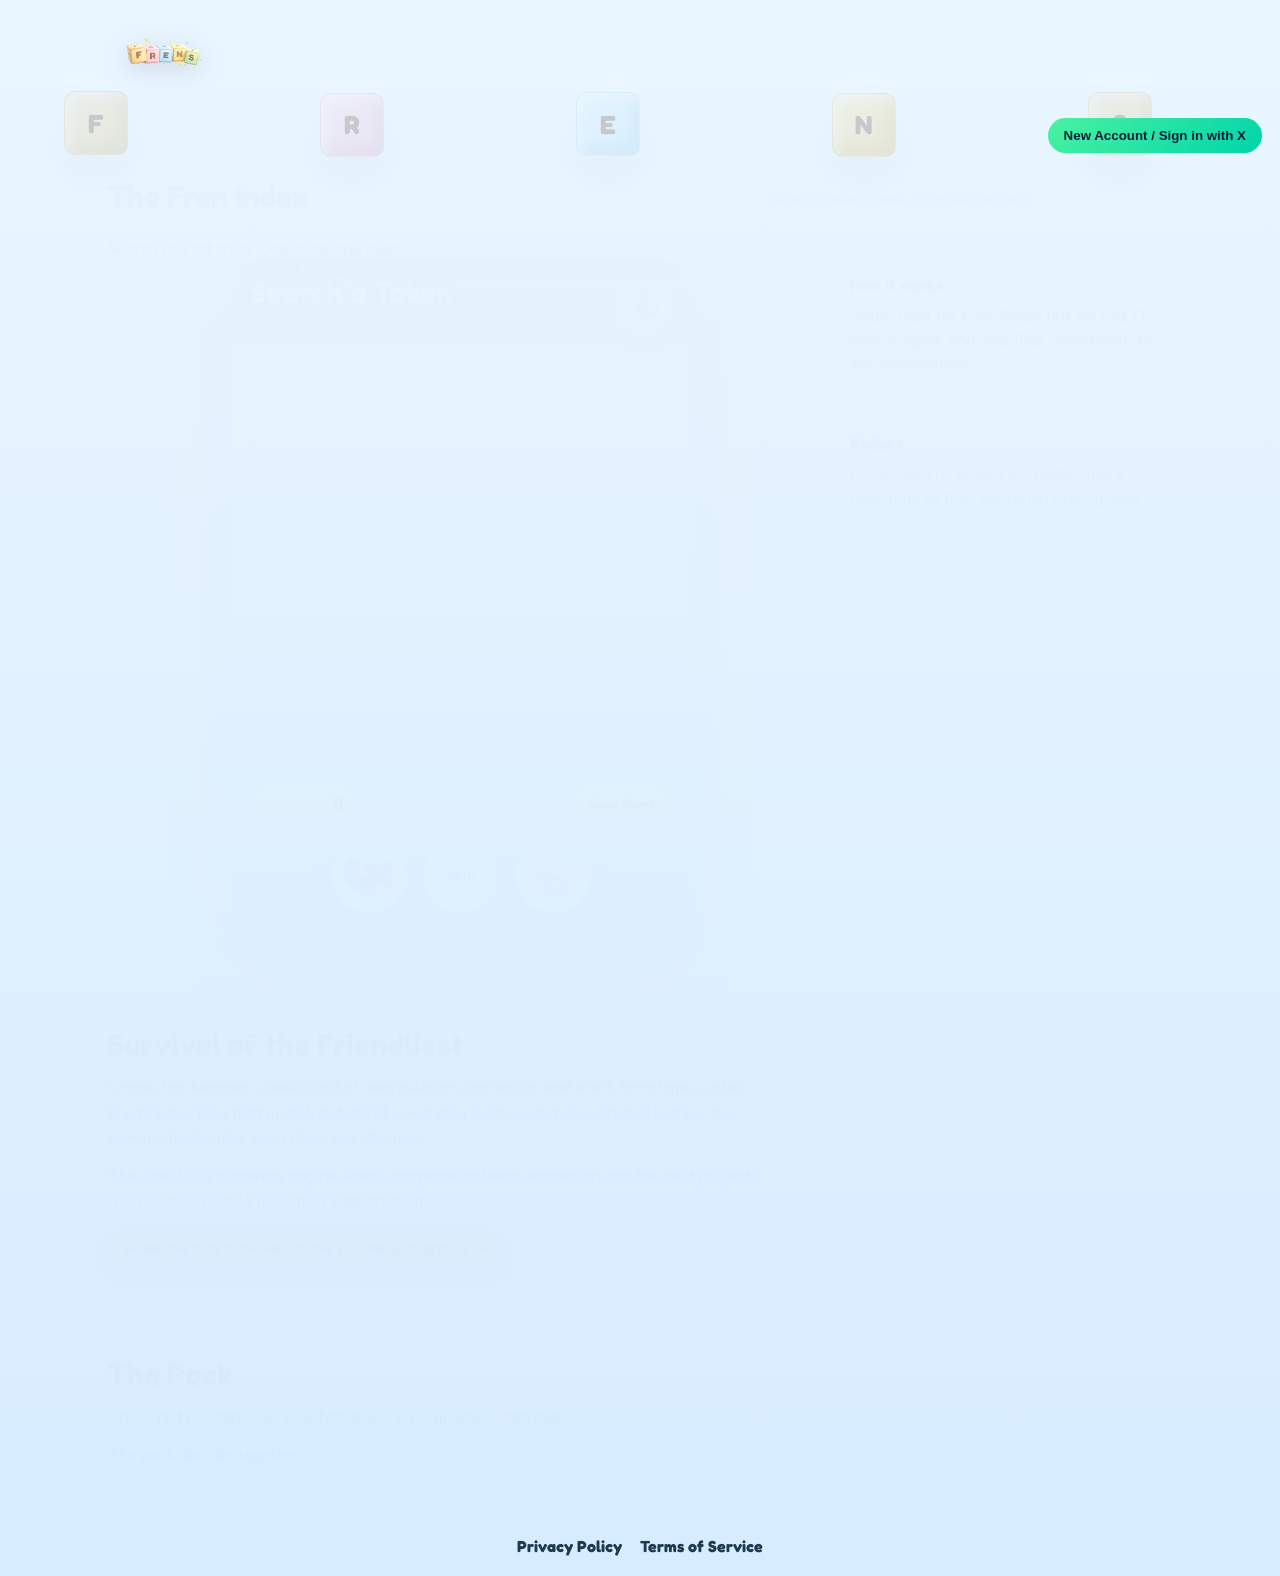
==== index.html @ 2cd3343b "Update index.html" ====
<!doctype html>
<html lang="en">
<head>
  <meta charset="utf-8">
  <meta name="viewport" content="width=device-width, initial-scale=1">
  <title>FRENS</title>
  <meta name="description" content="Survival of the friendliest. Union over division.">
<link href="https://fonts.googleapis.com/css2?family=Fredoka:wght@400;600;700&display=swap" rel="stylesheet">
  <link rel="stylesheet" href="css/styles.css">
<link rel="icon" type="image/png" href="fren-favicon.png">
  <script src="https://cdn.jsdelivr.net/npm/@supabase/supabase-js@2"></script>
</head>

  <body>
  <header class="site_header">
  <div class="container header_row">
    <div class="brand">
      <img src="images/frens-logo.png" alt="FRENS" class="brand_logo">
    </div>
  </div>
</header>

<button id="btn_create_account" class="auth_btn floating_auth_btn" type="button">
  New Account / Sign in with X
</button>

  <main>
    <section class="hero">
<div class="floating_blocks" aria-hidden="true">
  <div class="cube c1"><div class="cube_inner">
    <div class="face front">F</div><div class="face back">F</div>
    <div class="face right">F</div><div class="face left">F</div>
    <div class="face top">F</div><div class="face bottom">F</div>
  </div></div>

  <div class="cube c2"><div class="cube_inner">
    <div class="face front">R</div><div class="face back">R</div>
    <div class="face right">R</div><div class="face left">R</div>
    <div class="face top">R</div><div class="face bottom">R</div>
  </div></div>

  <div class="cube c3"><div class="cube_inner">
    <div class="face front">E</div><div class="face back">E</div>
    <div class="face right">E</div><div class="face left">E</div>
    <div class="face top">E</div><div class="face bottom">E</div>
  </div></div>

  <div class="cube c4"><div class="cube_inner">
    <div class="face front">N</div><div class="face back">N</div>
    <div class="face right">N</div><div class="face left">N</div>
    <div class="face top">N</div><div class="face bottom">N</div>
  </div></div>

  <div class="cube c5"><div class="cube_inner">
    <div class="face front">S</div><div class="face back">S</div>
    <div class="face right">S</div><div class="face left">S</div>
    <div class="face top">S</div><div class="face bottom">S</div>
  </div></div>
</div>
    <div class="container hero_grid"></div>
    </section>

    <section id="fren_index" class="section section_alt">
      <div class="container">
        <div class="section_head_row">
          <h2 class="section_title">The Fren Index</h2>
          <div class="search_wrap">
            <input
  id="search_input"
  class="search_input"
  type="search"
  placeholder="search token name or paste contract"
  autocomplete="off"
  spellcheck="false"
>
          </div>
        </div>
<div id="search_meta" class="search_meta">
  <span id="search_status">Search any token to load it into the index.</span>
</div>
        <div class="deck_wrap tinder_wrap">

  <div class="swipe_stage">

    <div class="swipe_stack swipe_back_two"></div>
    <div class="swipe_stack swipe_back_one"></div>

    <div id="project_card" class="swipe_card">
  <img id="card_image" class="swipe_image" src="" alt="project image">
  <div id="swipe_feedback" class="swipe_feedback"></div>

  <div class="swipe_overlay_top">
    <div class="swipe_project_meta">
      <div class="swipe_name" id="card_name">Search a Token</div>
      <div class="swipe_ticker" id="card_ticker"></div>
    </div>

    <div class="swipe_badge">
      <img id="card_badge_img" src="images/badge-gold.png" alt="project badge">
    </div>
  </div>

  <div class="swipe_overlay_bottom">
    <div class="swipe_bottom_row">
      <div class="swipe_score">
        <span class="swipe_score_label">Pack Score</span>
        <span id="card_score" class="swipe_score_value">0</span>
      </div>

      <a id="btn_chart" class="swipe_chart_btn" href="#" target="_blank" rel="noreferrer">
        view chart
      </a>
    </div>

    <div class="swipe_button_row">
      <button id="btn_rug" class="swipe_action swipe_rug" type="button">
        <img src="images/rug-icon.png" alt="rug">
      </button>
      
<button id="btn_skip" class="swipe_action swipe_skip" type="button">
  skip
</button>
      
      <button id="btn_fren" class="swipe_action swipe_fren" type="button">
        <img src="images/fren-icon.png" alt="fren">
      </button>
    </div>
  </div>

  <button id="card_tap_zone" class="card_tap_zone" type="button" aria-label="open project details"></button>
</div>
  </div>

  <div class="deck_side">
    <div class="panel">
      <div class="panel_title">How it works</div>
      <div class="panel_text">
        Swipe right for fren. Swipe left for rug. Or save a signal and Skip. Tap "view chart" to see more details.
      </div>
    </div>

    <div class="panel">
      <div class="panel_title">Badges</div>
      <div class="panel_text">
        Higher quality actors will matter more over time as the reputation layer grows.
      </div>
    </div>
  </div>

</div>
    </section>
<section class="section">
  <div class="container">

    <h2 class="section_title">Survival of the Friendliest</h2>

    <p class="section_text">
      Crypto has become a battlefield of manipulation, extraction and short-term hype cycles.
      FrenS Index flips that model. Instead of rewarding insiders and coordinated pumps,
      the community decides what deserves attention.
    </p>

    <p class="section_text">
      The result is a discovery engine where cooperation beats extraction and the best projects rise because people genuinely support them.
    </p>

    <div class="article_cta">
  <a href="https://www.notion.so/Survival-of-the-Friendliest-31d9bc5732f5803fae5eee652d76d80b?source=copy_link" target="_blank" rel="noopener">
    Read the full Survival of the Friendliest article →
  </a>
</div>

  </div>
</section>
    <section id="pack" class="section">
      <div class="container">
        <h2 class="section_title">The Pack</h2>
        <p class="section_text">
          Union. Not bondage.
          Service. Not slavery.
          Forgiveness. Not malice.
        </p>
        <p class="section_text">
          The pack decides together.
        </p>
      </div>
    </section>
  </main>

  <footer class="site_footer">

<a href="privacy.html">Privacy Policy</a>
<a href="terms.html">Terms of Service</a>

</footer>
  
  <div id="gate_modal" class="modal hidden" role="dialog" aria-modal="true">
    <div class="modal_backdrop" data_close="true"></div>
    <div class="modal_card">
      <div class="modal_title">Your voice strengthens the pack</div>
      <div class="modal_text">
        Create an account to signal fren or rug.
        No wallet required.
      </div>
      <div class="modal_actions">
        <button class="btn btn_ghost" type="button" data_close="true">continue browsing</button>
      </div>
      <div class="modal_note muted">
        phase 1 ships the experience first. accounts arrive in phase 3.
      </div>
    </div>
  </div>

  <script src="js/app.js"></script>
</body>
</html>
---- css/styles.css ----
:root{

  --bg:#EAF6FF;
  --bg2:#D7ECFF;

  --card:rgba(255,255,255,0.65);

  --ink:#1F3A4D;
  --muted:#5E7B92;

  --good:#6FD3A7;
  --bad:#F28A8A;

  --gold:#F6D36B;

  --line:rgba(31,58,77,0.10);
  --shadow:rgba(0,0,0,0.08);

}
html{scroll-behavior:smooth}
body{
  font-family:'Fredoka', system-ui, sans-serif;
  background:linear-gradient(
180deg,
#EAF6FF,
#D7ECFF
);
  color:var(--ink);
  -webkit-font-smoothing:antialiased;
}

*{box-sizing:border-box}
html,body{margin:0;padding:0}

a{color:inherit;text-decoration:none}
.container{max-width:1100px;margin:0 auto;padding:0 18px}

@media (max-width:520px){
  .nav_link{padding:7px 9px;font-size:13px}
  .brand_tagline{display:none}
}
.brand{display:flex;align-items:center;gap:12px}
.brand_mark{
  width:40px;height:40px;border-radius:12px;
  display:flex;align-items:center;justify-content:center;
  background:rgba(255,255,255,0.08);
  border:1px solid rgba(255,255,255,0.14);
  font-size:18px;
}
.brand_name{
  font-weight:700;
  letter-spacing:0.4px;
  font-size:20px;
}
.brand_tagline{font-size:12px;color:rgba(31,58,77,0.62)}
.panel_text{color:rgba(31,58,77,0.78);line-height:1.5}


.site_header{
  position:sticky;
  top:0;
  z-index:20;

  background:transparent;
  border:none;
  backdrop-filter:none;
}

.header_row{
  display:flex;
  align-items:center;
  justify-content:space-between;
  height:92px;
  position:relative;
}

.brand_logo{
  height:240px;
  width:auto;
  display:block;
  margin-top:20px;
  animation:logoFloat 6s ease-in-out infinite;
  filter:drop-shadow(0 6px 12px rgba(0,0,0,0.12));
}

@media (min-width:900px){
  .header_row{
    justify-content:space-between;
    height:92px;
  }

  .brand_logo{
    height:74px;
  }
}

@keyframes logoFloat{
  0%{ transform:translateY(0px); }
  50%{ transform:translateY(-4px); }
  100%{ transform:translateY(0px); }
}

.nav{display:flex;gap:14px;flex-wrap:wrap}
.nav_link{
  font-size:14px;
  padding:8px 10px;
  border-radius:12px;
  border:1px solid rgba(255,255,255,0.12);
  background:#FFD6E7;
border:none;
color:#27445D;
}
.auth_btn{
  background:linear-gradient(135deg, #4AF2A1, #00D4AA);
  color:#0A1D37;
  font-weight:700;
  padding:10px 16px;
  border-radius:999px;
  border:none;
  cursor:pointer;
  transition:transform 0.15s ease, box-shadow 0.15s ease, opacity 0.15s ease;
  white-space:nowrap;
}
.auth_btn:hover{
  transform:translateY(-1px);
  box-shadow:0 6px 18px rgba(0,212,170,0.25);
}
.floating_auth_btn{
  position:fixed;
  top:118px;
  right:18px;
  z-index:40;
}

@media (max-width:700px){
  .floating_auth_btn{
    top:110px;
    right:14px;
    padding:10px 14px;
    font-size:14px;
    max-width:220px;
  }
}

.hero{
  position:relative;
  overflow:visible;
  min-height:30px;
  padding:0;
}

.hero_grid{
  display:block;
  min-height:0;
}

.hero_title{
  margin:0 0 10px;
  font-size:48px;
  line-height:1.05;
  font-weight:700;
  letter-spacing:0.3px;
}
.hero_subtitle{color:rgba(31,58,77,0.78)}
.hero_note{color:rgba(31,58,77,0.62)}
.section_text{color:rgba(31,58,77,0.78)}

.hero_cta_row{display:flex;gap:12px;flex-wrap:wrap}

.hero_art_card{
  background:rgba(255,255,255,0.06);
  border:1px solid rgba(255,255,255,0.14);
  border-radius:18px;
  padding:18px;
  box-shadow:0 20px 60px rgba(0,0,0,0.20);
}
.hero_art_title{font-weight:800;margin-bottom:8px}
.hero_art_body{color:rgba(243,239,230,0.82);line-height:1.5}

.section{padding:44px 0}
.section_alt{background:rgba(255,255,255,0.04);border-top:1px solid rgba(255,255,255,0.08);border-bottom:1px solid rgba(255,255,255,0.08)}
.section_title{
  margin:0 0 12px;
  font-size:30px;
  font-weight:700;
}
.section_text{
  margin:0 0 12px;
  max-width:74ch;
  color:rgba(31,58,77,0.78);
  line-height:1.6;
}

.section_head_row{
  display:flex;
  align-items:flex-end;
  justify-content:space-between;
  gap:14px;
  flex-wrap:wrap;
  margin-bottom:12px;
}
.section{
  opacity:0.01;
  transform:translateY(8px);
  transition:opacity 400ms ease, transform 400ms ease;
}

.section.in_view{
  opacity:1;
  transform:translateY(0);
}
.search_wrap{
  min-width:260px;
  max-width:420px;
  width:100%;
  display:flex;
  align-items:center;
}

.search_input{
  width:100%;
  height:52px;
  padding:0 16px;
  border-radius:16px;
  border:1px solid rgba(255,255,255,0.16);
  background:rgba(255,255,255,0.78);
  color:var(--muted);
  outline:none;
  font-size:16px;
  line-height:1;
  -webkit-appearance:none;
  appearance:none;
}
.search_input::placeholder{
  color:#4F6B80;
  opacity:1;
}
.deck_wrap{
  display:grid;
  grid-template-columns:1fr 0.55fr;
  gap:18px;
  align-items:start;
}
.tinder_wrap{
  grid-template-columns:1fr 0.48fr;
  align-items:start;
}

.swipe_stage{
  position:relative;
  width:100%;
  max-width:460px;
  margin:0 auto;
  min-height:680px;
}

.swipe_stack{
  position:absolute;
  inset:0;
  border-radius:34px;
  background:rgba(255,255,255,0.45);
  border:1px solid rgba(31,58,77,0.08);
  box-shadow:0 18px 50px rgba(0,0,0,0.06);
}

.swipe_back_one{
  transform:translateY(10px) scale(0.97);
  z-index:0;
}

.swipe_back_two{
  transform:translateY(20px) scale(0.94);
  opacity:0.7;
  z-index:0;
}

.swipe_card{
  position:relative;
  width:100%;
  min-height:680px;
  border-radius:34px;
  overflow:hidden;
  background:rgba(255,255,255,0.55);
  box-shadow:0 24px 70px rgba(0,0,0,0.12);
  border:1px solid rgba(31,58,77,0.08);
  z-index:2;
}

.swipe_image{
  position:absolute;
  inset:0;
  width:100%;
  height:100%;
  object-fit:cover;
  display:block;
  background:linear-gradient(180deg,#f5fbff,#d7ecff);
}

.swipe_card::before{
  content:"";
  position:absolute;
  inset:0;
  background:
    linear-gradient(
      to bottom,
      rgba(255,255,255,0.08) 0%,
      rgba(255,255,255,0.00) 28%,
      rgba(12,28,44,0.00) 52%,
      rgba(12,28,44,0.18) 72%,
      rgba(12,28,44,0.34) 100%
    );
  z-index:1;
}

.swipe_overlay_top{
  position:absolute;
  top:0;
  left:0;
  right:0;
  z-index:3;
  display:flex;
  align-items:flex-start;
  justify-content:space-between;
  gap:12px;
  padding:18px;
  background:linear-gradient(
    to bottom,
    rgba(0,0,0,0.35),
    rgba(0,0,0,0)
  );
  border-radius:34px 34px 0 0;
}

.swipe_project_meta{
  max-width:72%;
}

.swipe_name{
  font-size:30px;
  font-weight:900;
  line-height:1.02;
  color:white;

  text-shadow:
    0 3px 8px rgba(0,0,0,0.65),
    0 0 3px rgba(0,0,0,0.35);
}

.swipe_ticker{
  margin-top:6px;
  font-size:16px;
  font-weight:800;
  color:white;

  text-shadow:
    0 2px 6px rgba(0,0,0,0.65),
    0 0 2px rgba(0,0,0,0.35);
}
.swipe_badge{
  width:58px;
  height:58px;
  border-radius:999px;
  background:rgba(255,255,255,0.78);
  border:1px solid rgba(31,58,77,0.10);
  box-shadow:0 10px 20px rgba(0,0,0,0.08);
  display:flex;
  align-items:center;
  justify-content:center;
  overflow:hidden;
  padding:4px;
  flex:0 0 auto;
}

.swipe_badge img{
  width:105px;
  height:105px;
  object-fit:contain;
  display:block;
}

.swipe_overlay_bottom{
  position:absolute;
  left:0;
  right:0;
  bottom:0;
  z-index:3;
  padding:18px 18px 24px;
}

.swipe_bottom_row{
  display:flex;
  align-items:center;
  justify-content:space-between;
  gap:12px;
  margin-bottom:14px;
}

.swipe_score{
  display:inline-flex;
  align-items:center;
  gap:8px;
  padding:10px 14px;
  border-radius:999px;
  background:rgba(255,255,255,0.82);
  border:1px solid rgba(31,58,77,0.10);
  box-shadow:0 10px 20px rgba(0,0,0,0.06);
}

.swipe_score_label{
  font-size:12px;
  font-weight:900;
  color:rgba(31,58,77,0.62);
}

.swipe_score_value{
  font-size:18px;
  font-weight:950;
  color:#1F3A4D;
}

.swipe_chart_btn{
  display:inline-flex;
  align-items:center;
  justify-content:center;
  padding:11px 16px;
  border-radius:999px;
  background:rgba(255,255,255,0.82);
  border:1px solid rgba(31,58,77,0.12);
  color:#1F3A4D;
  font-size:14px;
  font-weight:900;
  box-shadow:0 10px 20px rgba(0,0,0,0.06);
}

.swipe_button_row{
  display:flex;
  align-items:center;
  justify-content:center;
  gap:18px;
  margin-top:10px;
}

.swipe_action{
  width:74px;
  height:74px;
  border:none;
  border-radius:999px;
  background:rgba(255,255,255,0.86);
  box-shadow:0 14px 28px rgba(0,0,0,0.10);
  display:flex;
  align-items:center;
  justify-content:center;
  cursor:pointer;
}

.swipe_action img{
  width:120px;
  height:120px;
  object-fit:contain;
  display:block;
}

.swipe_rug{
  outline:2px solid rgba(242,138,138,0.55);
}

.swipe_fren{
  outline:2px solid rgba(111,211,167,0.55);
}

.swipe_skip{
  outline:2px solid rgba(31,58,77,0.18);
  color:#1F3A4D;
  font-weight:900;
  font-size:14px;
  display:flex;
  align-items:center;
  justify-content:center;
}
.card_tap_zone{
  position:absolute;
  inset:0;
  z-index:2;
  border:none;
  background:transparent;
  cursor:pointer;
}

.swipe_action,
.swipe_chart_btn{
  position:relative;
  z-index:4;
}

.swipe_action:active,
.swipe_chart_btn:active{
  transform:scale(0.98);
}

@media (max-width:900px){
  .tinder_wrap{
    grid-template-columns:1fr;
  }

  .swipe_stage{
    max-width:100%;
    min-height:620px;
  }

  .swipe_card{
    min-height:620px;
  }

  .deck_side{
    margin-top:12px;
  }
}

@media (max-width:520px){
  .swipe_stage{
    min-height:560px;
  }

  .swipe_card{
    min-height:560px;
    border-radius:28px;
  }

  .swipe_name{
    font-size:26px;
  }

  .swipe_action{
    width:68px;
    height:68px;
  }

  .swipe_action img{
    width:105px;
    height:105px;
  }
}
.swipe_card .card_top,
.swipe_card .card_desc,
.swipe_card .card_bottom,
.swipe_card .card_footer,
.swipe_card .card_actions_row,
.swipe_card .card_corner{
  display:none;
}
.card{
  background:var(--card);
  color:var(--ink);
  border-radius:22px;
  padding:18px;
  border:1px solid var(--line);
  box-shadow:0 18px 60px var(--shadow);
}

.card_top{display:flex;gap:12px;align-items:center}
.card_logo{
  width:56px;height:56px;border-radius:16px;
  display:flex;align-items:center;justify-content:center;
  background:rgba(15,42,68,0.08);
  border:1px solid rgba(15,42,68,0.12);
  font-weight:900;
  color:var(--bg);
}

.card_name{font-weight:900;font-size:18px}
.card_ticker{color:rgba(11,18,32,0.62);font-size:13px;margin-top:2px}

.card_desc{margin:14px 0 14px;color:rgba(11,18,32,0.78);line-height:1.5;min-height:46px}
.swipe_card.system_card .swipe_badge{
  display:none;
}

.swipe_card.system_card .swipe_chart_btn{
  display:none;
}

.swipe_card.system_card .swipe_score{
  display:none;
}

.swipe_card.system_card .swipe_bottom_row{
  justify-content:center;
  margin-bottom:8px;
}

.swipe_card.system_card .swipe_overlay_top{
  background:none;
}

.swipe_card.system_card .swipe_project_meta{
  max-width:100%;
}

.swipe_card.system_card .swipe_name{
  text-align:center;
  width:100%;
}

.swipe_card.system_card .swipe_ticker{
  text-align:center;
}
.swipe_card.system_card{
  box-shadow:
    0 24px 70px rgba(0,0,0,0.12),
    0 0 0 2px rgba(111,211,167,0.15),
    0 0 40px rgba(111,211,167,0.12);
}
.swipe_card.system_card::before{
  background:
    linear-gradient(
      to bottom,
      rgba(12,28,44,0.10) 0%,
      rgba(12,28,44,0.02) 35%,
      rgba(12,28,44,0.10) 100%
    );
}
.metric{
  flex:1;
  min-width:140px;
  border-radius:999px;
  padding:10px 14px;
  background:rgba(15,42,68,0.06);
  border:1px solid rgba(15,42,68,0.10);
  display:flex;
  align-items:baseline;
  justify-content:space-between;
  gap:10px;
}
.metric_label{font-size:12px;color:rgba(11,18,32,0.55)}
.metric_value{font-size:18px;font-weight:950;margin-top:0}
.card_actions{display:flex;gap:10px;flex-wrap:wrap;margin-top:6px}
.card_footer{margin-top:12px}
.card{
  transition:transform 180ms ease, box-shadow 180ms ease;
}

.card:hover{
  transform:translateY(-3px);
  box-shadow:0 26px 80px rgba(0,0,0,0.22);
}

.card_project{
  position:relative;
}

.card_corner{
  position:absolute;
  top:14px;
  right:14px;
  z-index:2;
}

.badge{
  padding:8px 12px;
  border-radius:999px;
  font-weight:800;
  font-size:12px;
  background:rgba(255,255,255,0.9);
  border:1px solid rgba(31,58,77,0.12);
  color:rgba(31,58,77,0.85);
  box-shadow:0 10px 30px rgba(0,0,0,0.08);
}

.card_actions_row{
  display:flex;
  gap:10px;
  flex-wrap:wrap;
  margin-top:10px;
}

.card_bottom{
  margin-top:12px;
  display:flex;
  align-items:center;
  justify-content:space-between;
  gap:12px;
}

.score_pill{
  display:flex;
  align-items:center;
  gap:10px;
  padding:10px 14px;
  border-radius:999px;
  background:rgba(255,255,255,0.72);
  border:1px solid rgba(31,58,77,0.10);
}

.score_label{
  font-size:12px;
  color:rgba(31,58,77,0.65);
  font-weight:700;
}

.score_value{
  font-size:18px;
  font-weight:950;
  color:rgba(31,58,77,0.90);
}

.chart_btn{
  padding:11px 14px;
}
.panel{
  background:rgba(255,255,255,0.06);
  border:1px solid rgba(255,255,255,0.14);
  border-radius:18px;
  padding:16px;
  margin-bottom:12px;
}
.panel_title{font-weight:900;margin-bottom:8px}
.deck_side{
  display:flex;
  flex-direction:column;
  gap:12px;
}
.btn{
  padding:11px 14px;
  border-radius:18px;
  border:1px solid rgba(0,0,0,0.10);
  background:rgba(255,255,255,0.08);
  color:inherit;
  font-weight:800;
  letter-spacing:0.2px;
  cursor:pointer;
  display:inline-flex;
  align-items:center;
  justify-content:center;
  gap:8px;
}

.btn_primary{
  background:#F6D36B;
color:#27445D;
  color:var(--ink);
  border:1px solid rgba(0,0,0,0.10);
}

.btn_good{
  background:var(--good);
  color:var(--ink);
  border:1px solid rgba(0,0,0,0.10);
}

.btn_bad{
  background:var(--bad);
  color:var(--muted);
  border:1px solid rgba(0,0,0,0.10);
}

.btn_ghost{
  background:transparent;
  border:1px solid rgba(255,255,255,0.16);
  color:var(--muted);
}
.btn{
  transition:transform 120ms ease, filter 120ms ease, background 120ms ease;
}

.btn:active{
  transform:translateY(1px);
}

.btn_good:hover{filter:brightness(1.03)}
.btn_bad:hover{filter:brightness(1.03)}
.btn_primary:hover{filter:brightness(1.03)}
.nav_link:hover{filter:brightness(1.04)}

.muted{color:var(--muted)}
.site_footer{
  padding:20px 0;
  border-top:1px solid rgba(255,255,255,0.08);
  display:flex;
  justify-content:center;
  gap:18px;
  flex-wrap:wrap;
}

.site_footer a{
  color:#1F3A4D;
  font-weight:700;
}

.modal.hidden{display:none}
.modal{
  position:fixed;inset:0;
  display:flex;
  align-items:center;
  justify-content:center;
  z-index:50;
}
.modal_backdrop{
  position:absolute;inset:0;
  background:rgba(0,0,0,0.55);
}
.modal_card{
  position:relative;
  width:min(520px,92vw);
  background:var(--card);
  color:var(--ink);
  border-radius:22px;
  padding:18px;
  border:1px solid var(--line);
  box-shadow:0 24px 80px rgba(0,0,0,0.30);
}
.modal_title{font-weight:950;font-size:18px;margin-bottom:8px}
.modal_text{color:rgba(11,18,32,0.76);line-height:1.5}
.modal_actions{display:flex;gap:10px;flex-wrap:wrap;margin-top:14px}
.modal_note{margin-top:10px}

@media (max-width:900px){
  .hero_grid{grid-template-columns:1fr}
  .deck_wrap{grid-template-columns:1fr}
  .hero_title{font-size:36px}
}

.cube{
  position:absolute;
  width:64px;
  height:64px;
  border-radius:10px;

  display:flex;
  align-items:center;
  justify-content:center;

  font-family:'Fredoka', sans-serif;
  font-size:28px;
  font-weight:700;

  color:#5B3A1A;

  animation:cubeFloat 7s ease-in-out infinite;

  opacity:0.22;
  pointer-events:none;
  z-index:0;

  box-shadow:
    inset -6px -6px 10px rgba(0,0,0,0.08),
    inset 6px 6px 10px rgba(255,255,255,0.45),
    0 20px 40px rgba(0,0,0,0.10);
}

.c1{left:5%; top:-2%; animation-delay:0s}
.c2{left:25%; top:2%; animation-delay:0.6s}
.c3{left:45%; top:0%; animation-delay:1.1s}
.c4{left:65%; top:2%; animation-delay:1.6s}
.c5{left:85%; top:-1%; animation-delay:2.1s}
.c1{background:linear-gradient(145deg,#F5E2B8,#E8C98E)}
.c2{background:linear-gradient(145deg,#F7D6E6,#E9AFCB)}
.c3{background:linear-gradient(145deg,#D9F0FF,#A7D9F7)}
.c4{background:linear-gradient(145deg,#F6D36B,#E3BA4F)}
.c5{background:linear-gradient(145deg,#F5E2B8,#E8C98E)}
.c1{--faceA:#F2D59A;--faceB:#DDB56F}
.c2{--faceA:#FFD1E6;--faceB:#F0A7CA}
.c3{--faceA:#D7F0FF;--faceB:#9DD6FF}
.c4{--faceA:#FFE39A;--faceB:#E9B84F}
.c5{--faceA:#F2D59A;--faceB:#DDB56F}
.cube span{
  text-shadow:
    1px 1px 0 rgba(255,255,255,0.3),
    -1px -1px 0 rgba(0,0,0,0.08);
}
.floating_blocks{
  position:absolute;
  inset:0;
  pointer-events:none;
  overflow:visible;
  z-index:3;
}

.hero > .container{
  position:relative;
  z-index:1;
}
.cube_inner{
  width:100%;
  height:100%;
  position:relative;
  transform-style:preserve-3d;
  animation:cube_spin 18s linear infinite;
}

.face{
  position:absolute;
  width:64px;
  height:64px;
  display:flex;
  align-items:center;
  justify-content:center;
  border-radius:12px;

  background:linear-gradient(145deg,var(--faceA),var(--faceB));
  color:#4A2D12;

  font-weight:900;
  font-size:26px;

  border:1px solid rgba(31,58,77,0.10);

  box-shadow:
    inset 6px 6px 10px rgba(255,255,255,0.45),
    inset -8px -10px 14px rgba(0,0,0,0.10);
}
.face{
  text-shadow:
    1px 1px 0 rgba(255,255,255,0.25),
    -1px -1px 0 rgba(0,0,0,0.10);
}
.face.front{transform:translateZ(32px)}
.face.back{transform:rotateY(180deg) translateZ(32px)}
.face.right{transform:rotateY(90deg) translateZ(32px)}
.face.left{transform:rotateY(-90deg) translateZ(32px)}
.face.top{transform:rotateX(90deg) translateZ(32px)}
.face.bottom{transform:rotateX(-90deg) translateZ(32px)}

@keyframes cube_spin{
  0%{transform:rotateX(0deg) rotateY(0deg)}
  100%{transform:rotateX(360deg) rotateY(360deg)}
}

@keyframes cubeFloat{

  0%{
    transform:translateY(0px) rotate(0deg);
  }

  50%{
    transform:translateY(-15px) rotate(6deg);
  }

  100%{
    transform:translateY(0px) rotate(0deg);
  }

}

.c1 .cube_inner{animation-duration:20s}
.c2 .cube_inner{animation-duration:18s}
.c3 .cube_inner{animation-duration:22s}
.c4 .cube_inner{animation-duration:24s}
.c5 .cube_inner{animation-duration:19s}

/* pastel override lock */

body{
  background:linear-gradient(180deg,#EAF6FF,#D7ECFF) !important;
  color:#1F3A4D !important;
}

.site_header{
  background:transparent !important;
  border:none !important;
  backdrop-filter:none !important;
}

.brand_name,
.section_title,
.hero_title{
  color:#1F3A4D !important;
}

.hero_subtitle,
.hero_note,
.section_text,
.panel_text,
.muted{
  color:rgba(31,58,77,0.78) !important;
}

.nav_link{
  background:#FFD6E7 !important;
  color:#1F3A4D !important;
  border:none !important;
}

.section_alt{
  background:rgba(255,255,255,0.35) !important;
  border:none !important;
  margin-top:-66px;
  padding-top:110px;
}

.card{
  background:rgba(255,255,255,0.72) !important;
  color:#1F3A4D !important;
  border:none !important;
  box-shadow:0 24px 70px rgba(0,0,0,0.10) !important;
}

.card_ticker,
.card_desc{
  color:rgba(31,58,77,0.78) !important;
}

.metric{
  background:rgba(255,255,255,0.65) !important;
  border:1px solid rgba(31,58,77,0.10) !important;
}

.metric_label{
  color:rgba(31,58,77,0.62) !important;
}

.metric_value{
  color:#1F3A4D !important;
}

.btn_primary{
  background:#F6D36B !important;
  color:#1F3A4D !important;
  border:none !important;
}

.btn_good{
  background:#6FD3A7 !important;
  color:#1F3A4D !important;
  border:none !important;
}

.btn_bad{
  background:#F28A8A !important;
  color:#1F3A4D !important;
  border:none !important;
}

.btn_ghost{
  border:1px solid rgba(31,58,77,0.18) !important;
  color:#1F3A4D !important;
}
.nav{display:none}


.brand_logo{
  animation:logoFloat 6s ease-in-out infinite;
}

@keyframes logoFloat{

  0%{ transform:translateY(0px); }
  50%{ transform:translateY(-4px); }
  100%{ transform:translateY(0px); }

}

.article_cta{
  margin-top:14px;
}

.article_cta a{
  display:inline-block;
  padding:10px 16px;
  border-radius:999px;
  background:#F6D36B;
  color:#1F3A4D;
  font-weight:900;
  text-decoration:none;
  box-shadow:0 8px 18px rgba(0,0,0,0.08);
}

.article_cta a:hover{
  transform:translateY(-1px);
  box-shadow:0 10px 22px rgba(0,0,0,0.12);
}
.card_loading{
height:200px;
background:linear-gradient(
90deg,
#ffffff40,
#ffffff80,
#ffffff40
);
animation:shimmer 1.2s infinite;
}

.account_dock{
  position:fixed;
  left:50%;
  bottom:18px;
  transform:translateX(-50%);
  width:min(760px, calc(100vw - 24px));
  z-index:60;
  transition:opacity 0.2s ease, transform 0.2s ease;
}

.account_dock.is_hidden{
  opacity:0;
  pointer-events:none;
  transform:translateX(-50%) translateY(16px);
}

.account_dock_inner{
  display:flex;
  align-items:center;
  justify-content:space-between;
  gap:14px;
  padding:12px 14px;
  border-radius:22px;
  background:rgba(255,255,255,0.88);
  border:1px solid rgba(31,58,77,0.10);
  box-shadow:0 18px 45px rgba(0,0,0,0.12);
  backdrop-filter:blur(10px);
}

.account_identity{
  display:flex;
  align-items:center;
  gap:12px;
  min-width:0;
}

.account_avatar{
  width:46px;
  height:46px;
  border-radius:999px;
  object-fit:cover;
  display:block;
  border:1px solid rgba(31,58,77,0.10);
  background:#EAF6FF;
  flex:0 0 auto;
}

.account_meta{
  min-width:0;
}

.account_username{
  font-size:15px;
  font-weight:900;
  color:#1F3A4D;
  line-height:1.1;
  white-space:nowrap;
  overflow:hidden;
  text-overflow:ellipsis;
}

.account_stats{
  margin-top:4px;
  font-size:12px;
  font-weight:700;
  color:rgba(31,58,77,0.68);
  white-space:nowrap;
  overflow:hidden;
  text-overflow:ellipsis;
}

.account_signout{
  flex:0 0 auto;
  border:none;
  border-radius:999px;
  padding:10px 14px;
  background:rgba(31,58,77,0.08);
  color:#1F3A4D;
  font-weight:900;
  cursor:pointer;
  transition:transform 0.15s ease, box-shadow 0.15s ease, background 0.15s ease;
}

.account_signout:hover{
  transform:translateY(-1px);
  background:rgba(31,58,77,0.12);
  box-shadow:0 8px 18px rgba(0,0,0,0.08);
}

@media (max-width:640px){
  .account_dock{
    bottom:12px;
    width:calc(100vw - 16px);
  }

  .account_dock_inner{
    padding:10px 12px;
    gap:10px;
  }

  .account_avatar{
    width:40px;
    height:40px;
  }

  .account_username{
    font-size:14px;
  }

  .account_stats{
    font-size:11px;
  }

  .account_signout{
    padding:9px 12px;
    font-size:12px;
  }
}
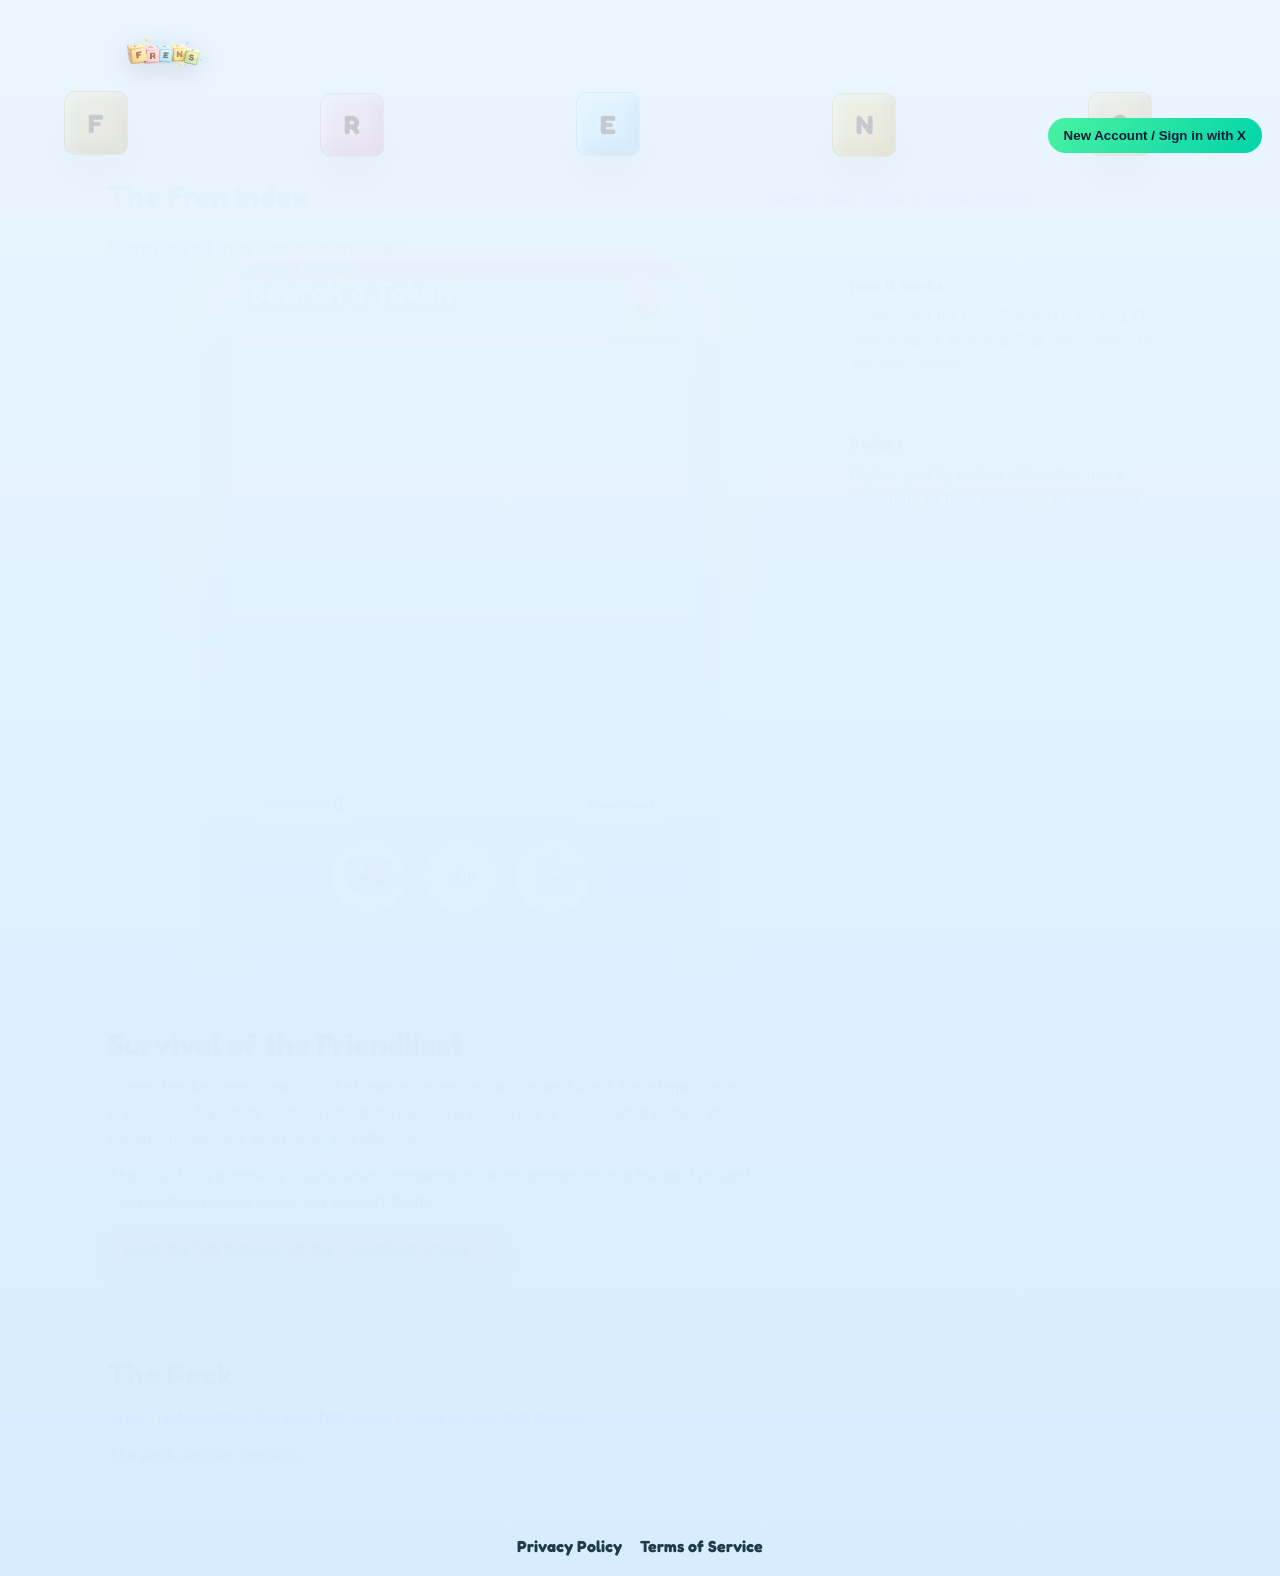
==== commit 98bb772c: "Update index.html" ====
--- a/index.html
+++ b/index.html
@@ -156,7 +156,7 @@
 
     <p class="section_text">
       Crypto has become a battlefield of manipulation, extraction and short-term hype cycles.
-      FrenS Index flips that model. Instead of rewarding insiders and coordinated pumps,
+      Frens Index flips that model. Instead of rewarding insiders and coordinated pumps,
       the community decides what deserves attention.
     </p>
 
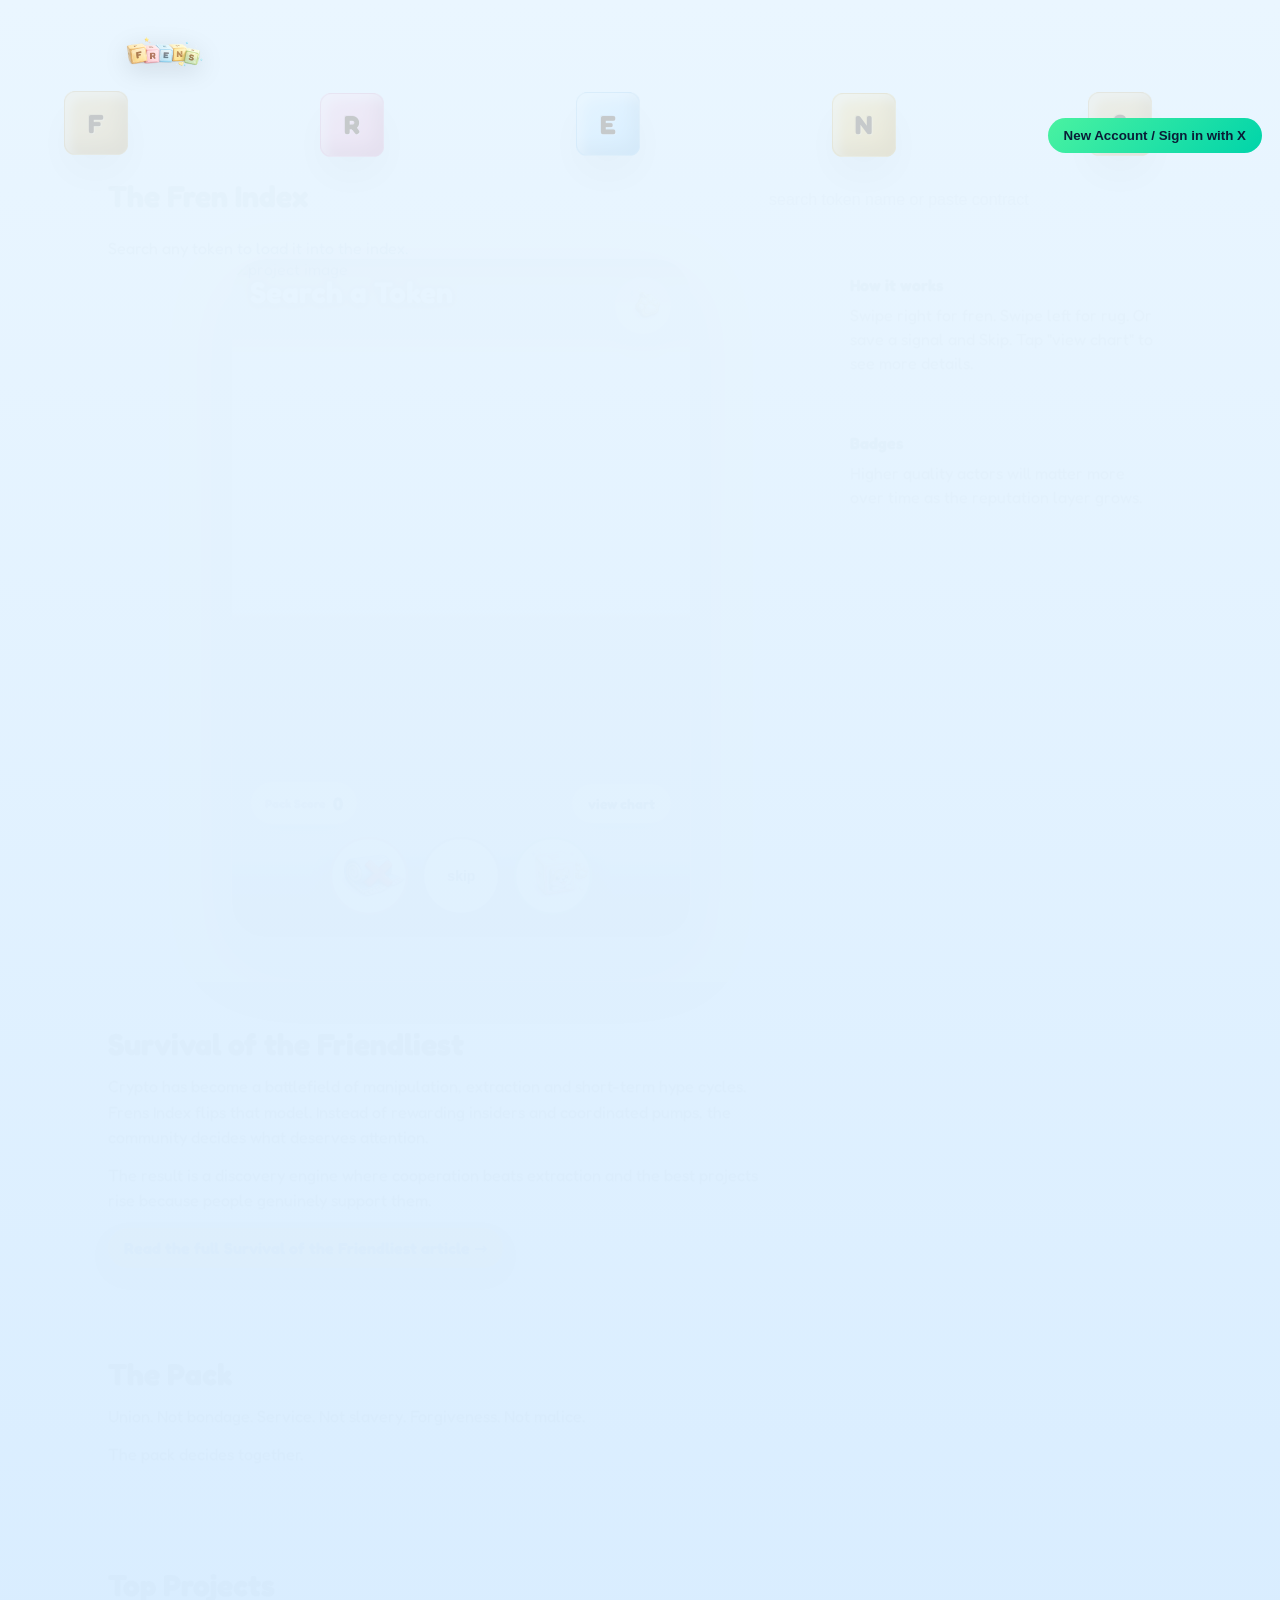
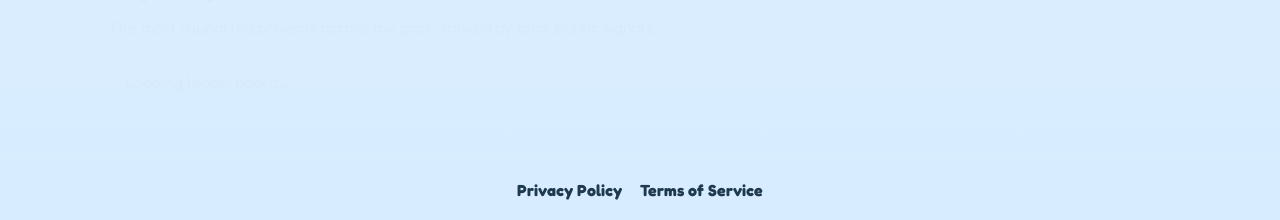
==== commit 64a4196d: "Update index.html" ====
--- a/index.html
+++ b/index.html
@@ -185,6 +185,20 @@
         </p>
       </div>
     </section>
+    
+    <section id="leaderboard" class="section">
+  <div class="container">
+    <h2 class="section_title">Top Projects</h2>
+    <p class="section_text">
+      The most supported projects across the pack, ranked by total public signals.
+    </p>
+
+    <div class="panel">
+      <div id="leaderboard_status" class="panel_text">Loading leaderboard...</div>
+      <div id="leaderboard_list" class="leaderboard_list"></div>
+    </div>
+  </div>
+</section>
   </main>
 
   <footer class="site_footer">
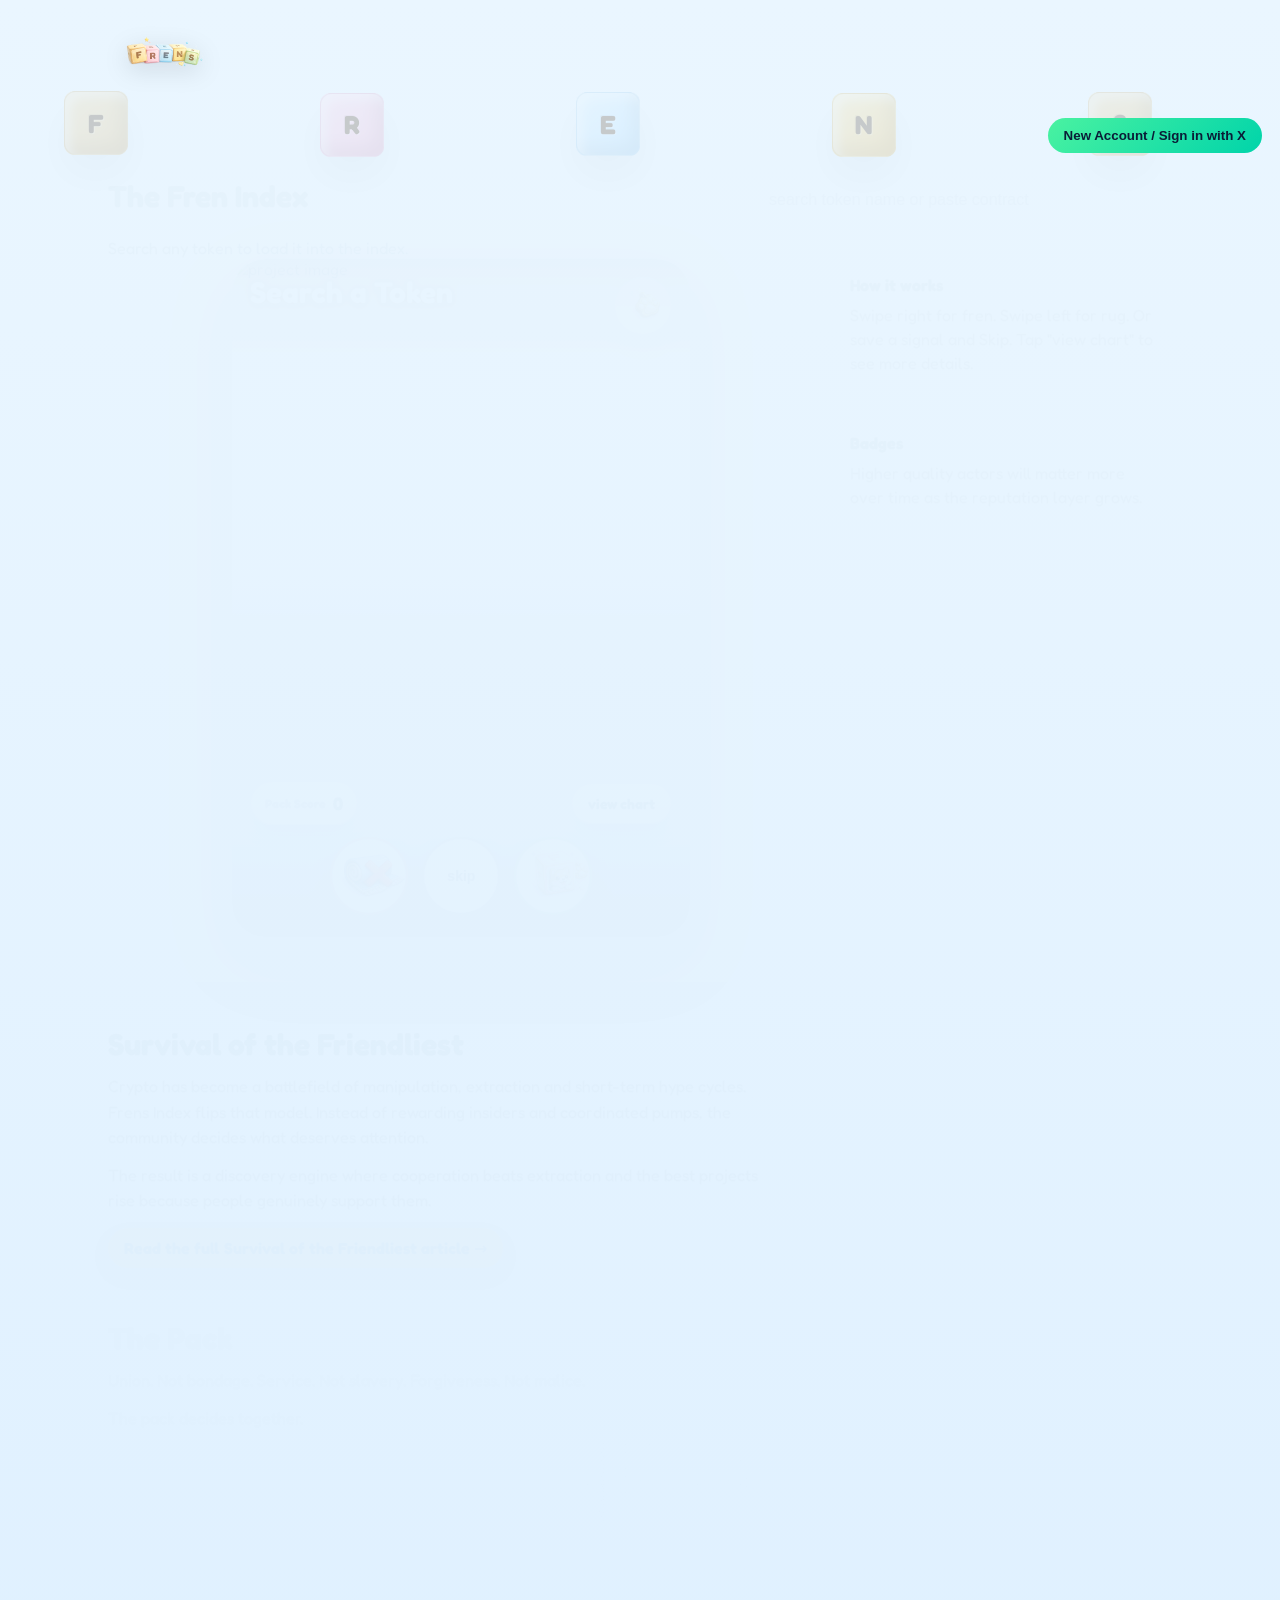
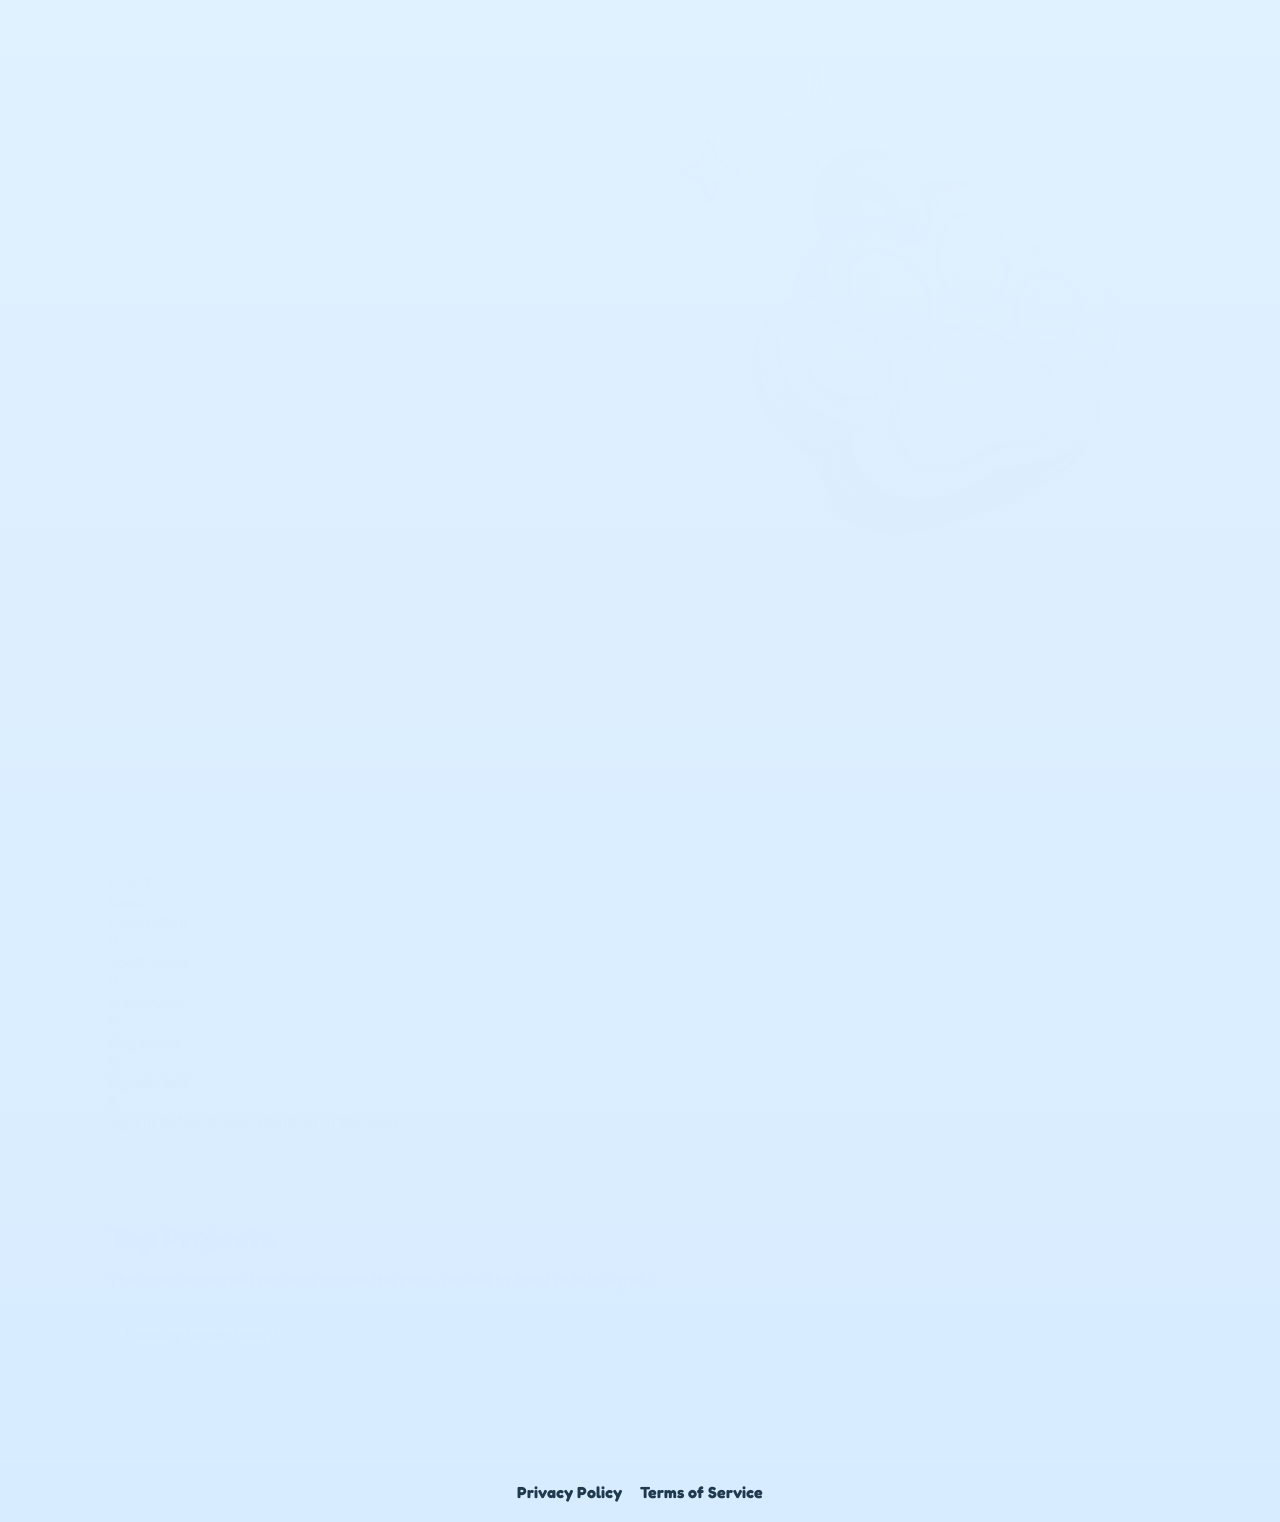
==== commit c964766f: "Update index.html" ====
--- a/index.html
+++ b/index.html
@@ -171,20 +171,62 @@
 </div>
 
   </div>
+<section id="pack" class="section">
+  <div class="container">
+    <h2 class="section_title">The Pack</h2>
+    <p class="section_text">
+      Union. Not bondage.
+      Service. Not slavery.
+      Forgiveness. Not malice.
+    </p>
+    <p class="section_text">
+      The pack decides together.
+    </p>
+
+    <div id="profile_panel" class="profile_panel">
+      <div class="profile_panel_header">
+        <div class="profile_identity">
+          <img id="profile_avatar" class="profile_avatar" src="images/badge-gold.png" alt="profile avatar">
+          <div class="profile_identity_text">
+            <div id="profile_username" class="profile_username">Guest</div>
+            <div id="profile_badge" class="profile_badge">Seed</div>
+          </div>
+        </div>
+
+        <div class="profile_rep_wrap">
+          <div class="profile_stat_label">Reputation</div>
+          <div id="profile_rep" class="profile_rep_value">0</div>
+        </div>
+      </div>
+
+      <div class="profile_stats_grid">
+        <div class="profile_stat_card">
+          <div class="profile_stat_label">Total votes</div>
+          <div id="profile_total_votes" class="profile_stat_value">0</div>
+        </div>
+
+        <div class="profile_stat_card">
+          <div class="profile_stat_label">Fren votes</div>
+          <div id="profile_fren_votes" class="profile_stat_value">0</div>
+        </div>
+
+        <div class="profile_stat_card">
+          <div class="profile_stat_label">Rug votes</div>
+          <div id="profile_rug_votes" class="profile_stat_value">0</div>
+        </div>
+
+        <div class="profile_stat_card">
+          <div class="profile_stat_label">Signals left</div>
+          <div id="profile_signals_left" class="profile_stat_value">8</div>
+        </div>
+      </div>
+
+      <div id="profile_status" class="profile_status muted">
+        Sign in to build your standing in the pack.
+      </div>
+    </div>
+  </div>
 </section>
-    <section id="pack" class="section">
-      <div class="container">
-        <h2 class="section_title">The Pack</h2>
-        <p class="section_text">
-          Union. Not bondage.
-          Service. Not slavery.
-          Forgiveness. Not malice.
-        </p>
-        <p class="section_text">
-          The pack decides together.
-        </p>
-      </div>
-    </section>
     
     <section id="leaderboard" class="section">
   <div class="container">
--- a/css/styles.css
+++ b/css/styles.css
@@ -1197,3 +1197,49 @@
     font-size:12px;
   }
 }
+.leaderboard_list{
+  display:flex;
+  flex-direction:column;
+  gap:12px;
+  margin-top:14px;
+}
+
+.leaderboard_row{
+  display:grid;
+  grid-template-columns:72px 1fr 110px 90px;
+  gap:12px;
+  align-items:center;
+  padding:14px 16px;
+  border-radius:18px;
+  background:rgba(255,255,255,0.72);
+  box-shadow:0 10px 24px rgba(0,0,0,0.06);
+}
+
+.leaderboard_rank{
+  font-weight:900;
+  color:#1F3A4D;
+}
+
+.leaderboard_name{
+  font-weight:900;
+  color:#1F3A4D;
+}
+
+.leaderboard_votes,
+.leaderboard_score{
+  font-weight:800;
+  color:rgba(31,58,77,0.78);
+  text-align:right;
+}
+
+@media (max-width:700px){
+  .leaderboard_row{
+    grid-template-columns:56px 1fr;
+    gap:8px;
+  }
+
+  .leaderboard_votes,
+  .leaderboard_score{
+    text-align:left;
+  }
+}
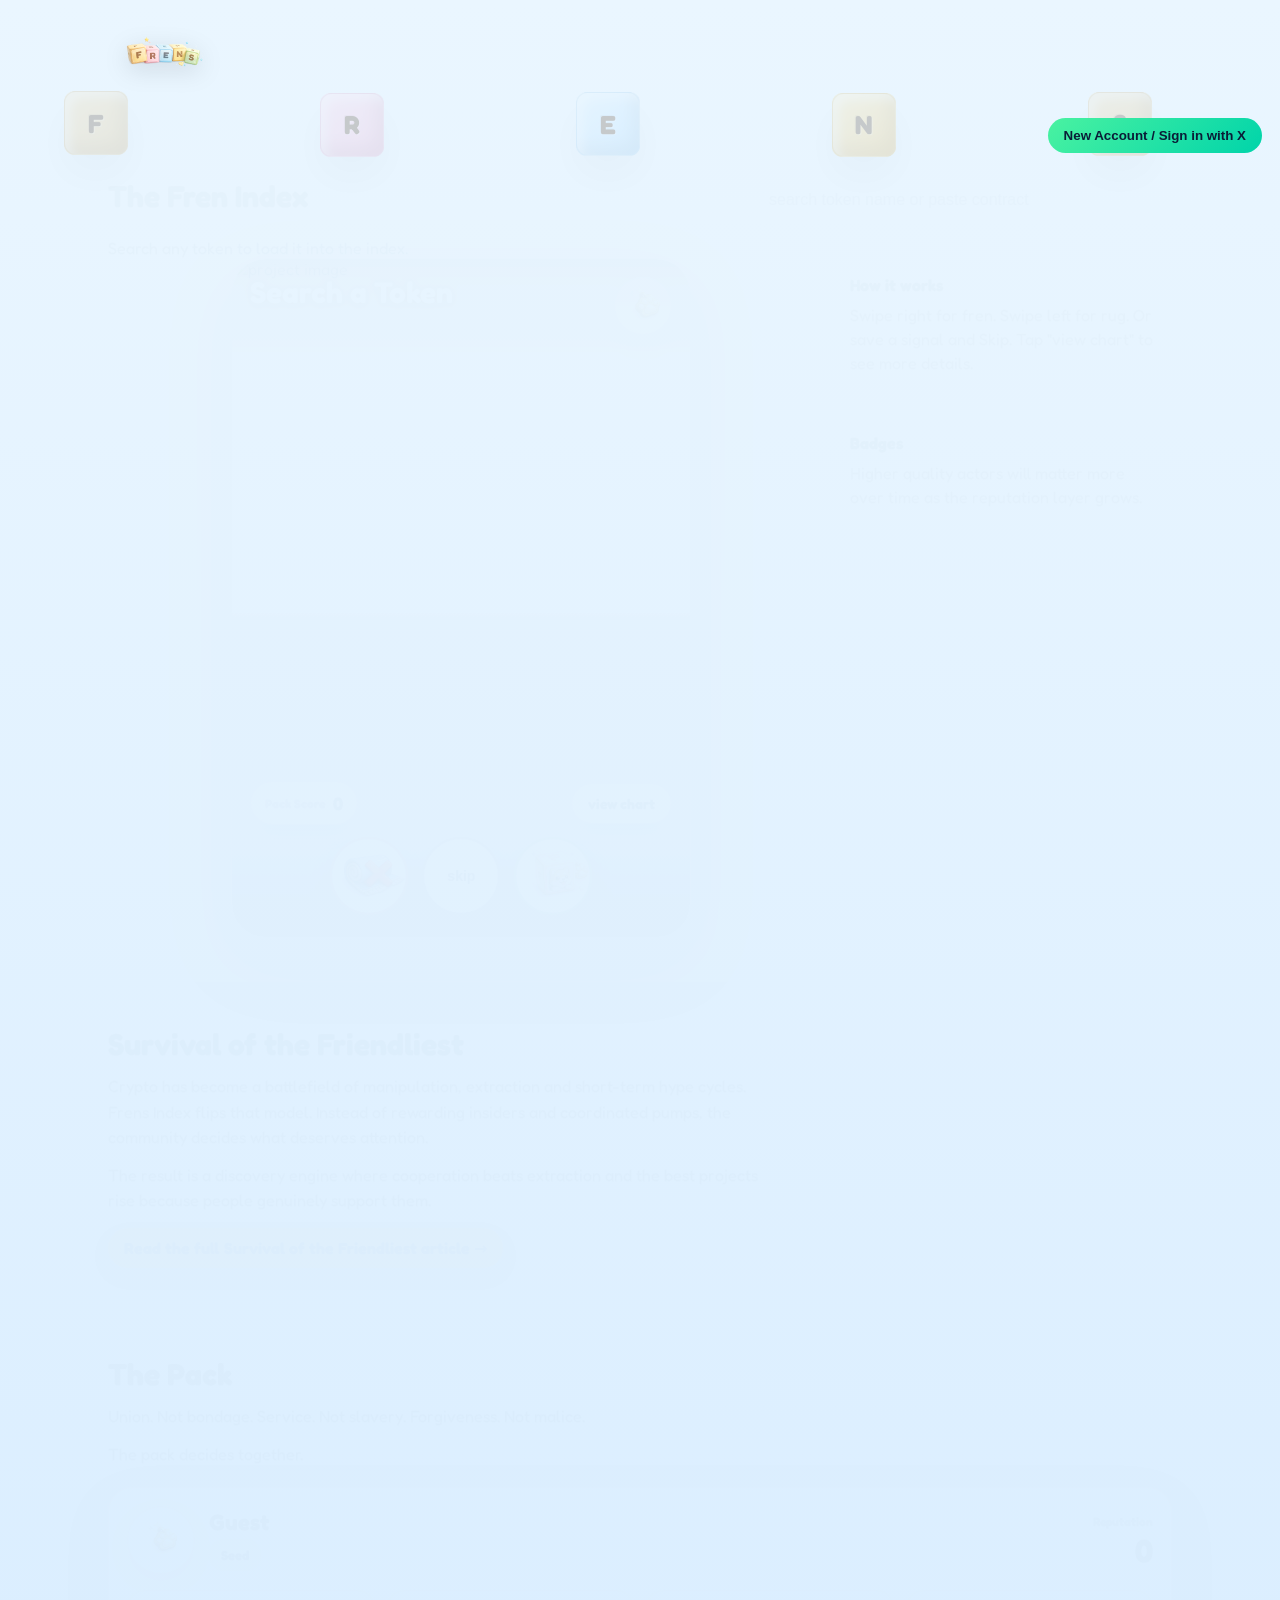
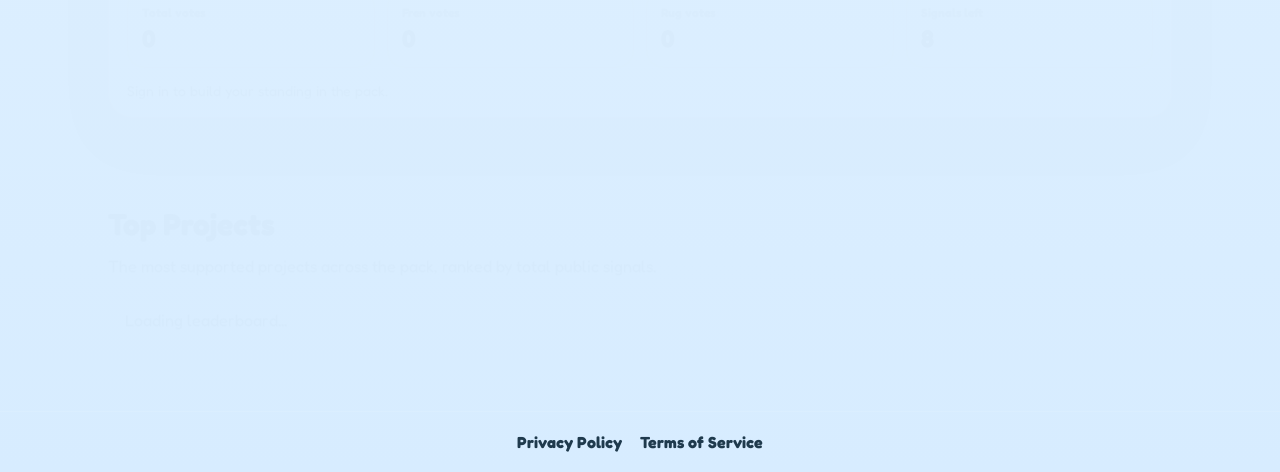
==== commit 2ecb41db: "Update index.html" ====
--- a/index.html
+++ b/index.html
@@ -170,7 +170,9 @@
   </a>
 </div>
 
-  </div>
+   </div>
+</section>
+
 <section id="pack" class="section">
   <div class="container">
     <h2 class="section_title">The Pack</h2>
--- a/css/styles.css
+++ b/css/styles.css
@@ -1243,3 +1243,125 @@
     text-align:left;
   }
 }
+.profile_panel{
+  margin-top:20px;
+  background:rgba(255,255,255,0.55);
+  border-radius:24px;
+  padding:18px;
+  box-shadow:0 18px 50px rgba(0,0,0,0.08);
+  border:1px solid rgba(31,58,77,0.08);
+}
+
+.profile_panel_header{
+  display:flex;
+  align-items:center;
+  justify-content:space-between;
+  gap:16px;
+  flex-wrap:wrap;
+  margin-bottom:16px;
+}
+
+.profile_identity{
+  display:flex;
+  align-items:center;
+  gap:14px;
+}
+
+.profile_avatar{
+  width:68px;
+  height:68px;
+  border-radius:999px;
+  object-fit:cover;
+  background:rgba(255,255,255,0.8);
+  border:1px solid rgba(31,58,77,0.10);
+  box-shadow:0 8px 20px rgba(0,0,0,0.08);
+}
+
+.profile_identity_text{
+  display:flex;
+  flex-direction:column;
+  gap:4px;
+}
+
+.profile_username{
+  font-size:22px;
+  font-weight:900;
+  color:#1F3A4D;
+}
+
+.profile_badge{
+  display:inline-flex;
+  align-items:center;
+  justify-content:center;
+  width:max-content;
+  padding:8px 12px;
+  border-radius:999px;
+  background:rgba(246,211,107,0.25);
+  color:#1F3A4D;
+  font-weight:800;
+  font-size:13px;
+}
+
+.profile_rep_wrap{
+  min-width:120px;
+  text-align:right;
+}
+
+.profile_rep_value{
+  font-size:32px;
+  font-weight:950;
+  color:#1F3A4D;
+  line-height:1;
+}
+
+.profile_stats_grid{
+  display:grid;
+  grid-template-columns:repeat(4, 1fr);
+  gap:12px;
+}
+
+.profile_stat_card{
+  background:rgba(255,255,255,0.72);
+  border-radius:18px;
+  padding:14px;
+  border:1px solid rgba(31,58,77,0.08);
+}
+
+.profile_stat_label{
+  font-size:12px;
+  font-weight:800;
+  color:rgba(31,58,77,0.62);
+  margin-bottom:6px;
+}
+
+.profile_stat_value{
+  font-size:24px;
+  font-weight:950;
+  color:#1F3A4D;
+  line-height:1.1;
+}
+
+.profile_status{
+  margin-top:14px;
+  font-size:14px;
+}
+
+@media (max-width:900px){
+  .profile_stats_grid{
+    grid-template-columns:repeat(2, 1fr);
+  }
+}
+
+@media (max-width:520px){
+  .profile_stats_grid{
+    grid-template-columns:1fr;
+  }
+
+  .profile_rep_wrap{
+    text-align:left;
+  }
+
+  .profile_username{
+    font-size:20px;
+  }
+}
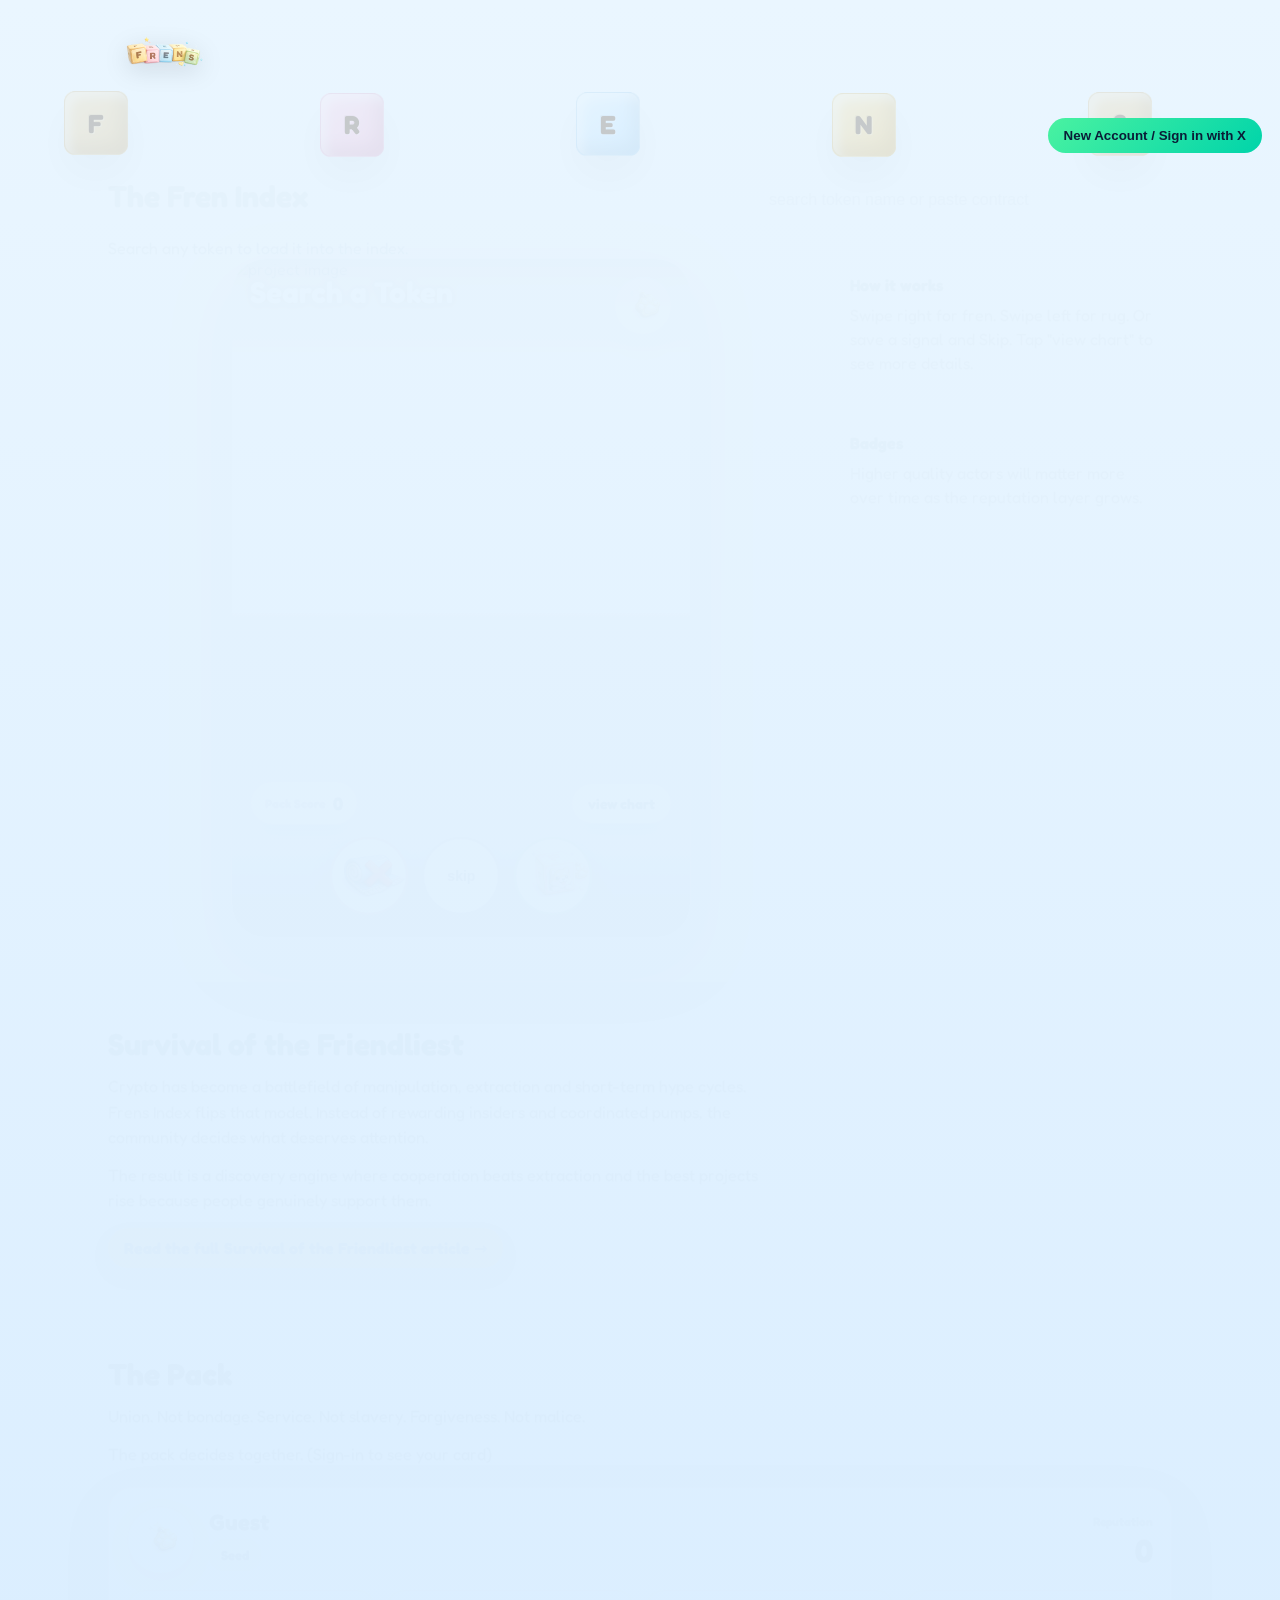
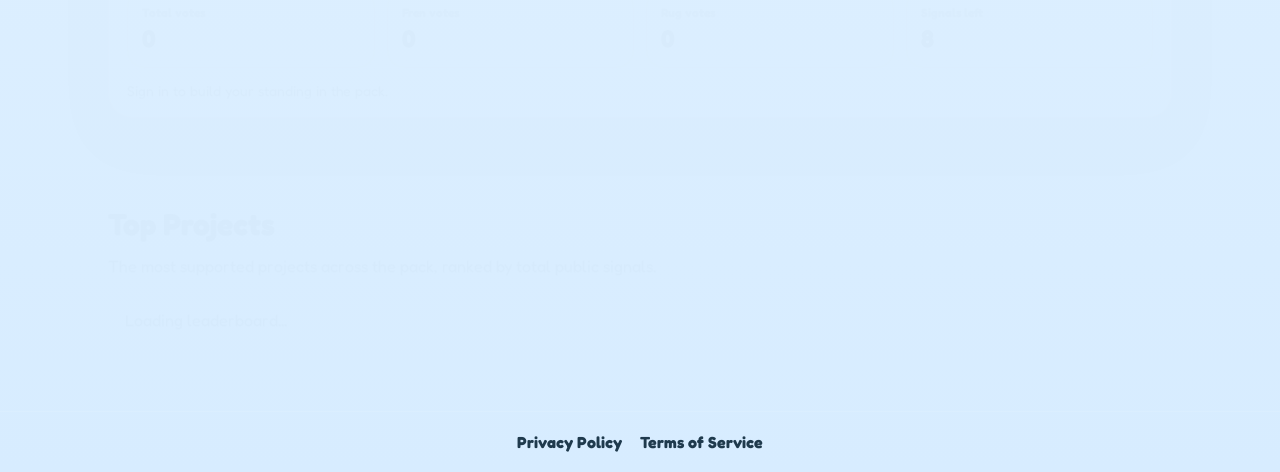
==== commit 29175e5a: "Update index.html" ====
--- a/index.html
+++ b/index.html
@@ -182,7 +182,7 @@
       Forgiveness. Not malice.
     </p>
     <p class="section_text">
-      The pack decides together.
+      The pack decides together. (Sign-in to see your card)
     </p>
 
     <div id="profile_panel" class="profile_panel">
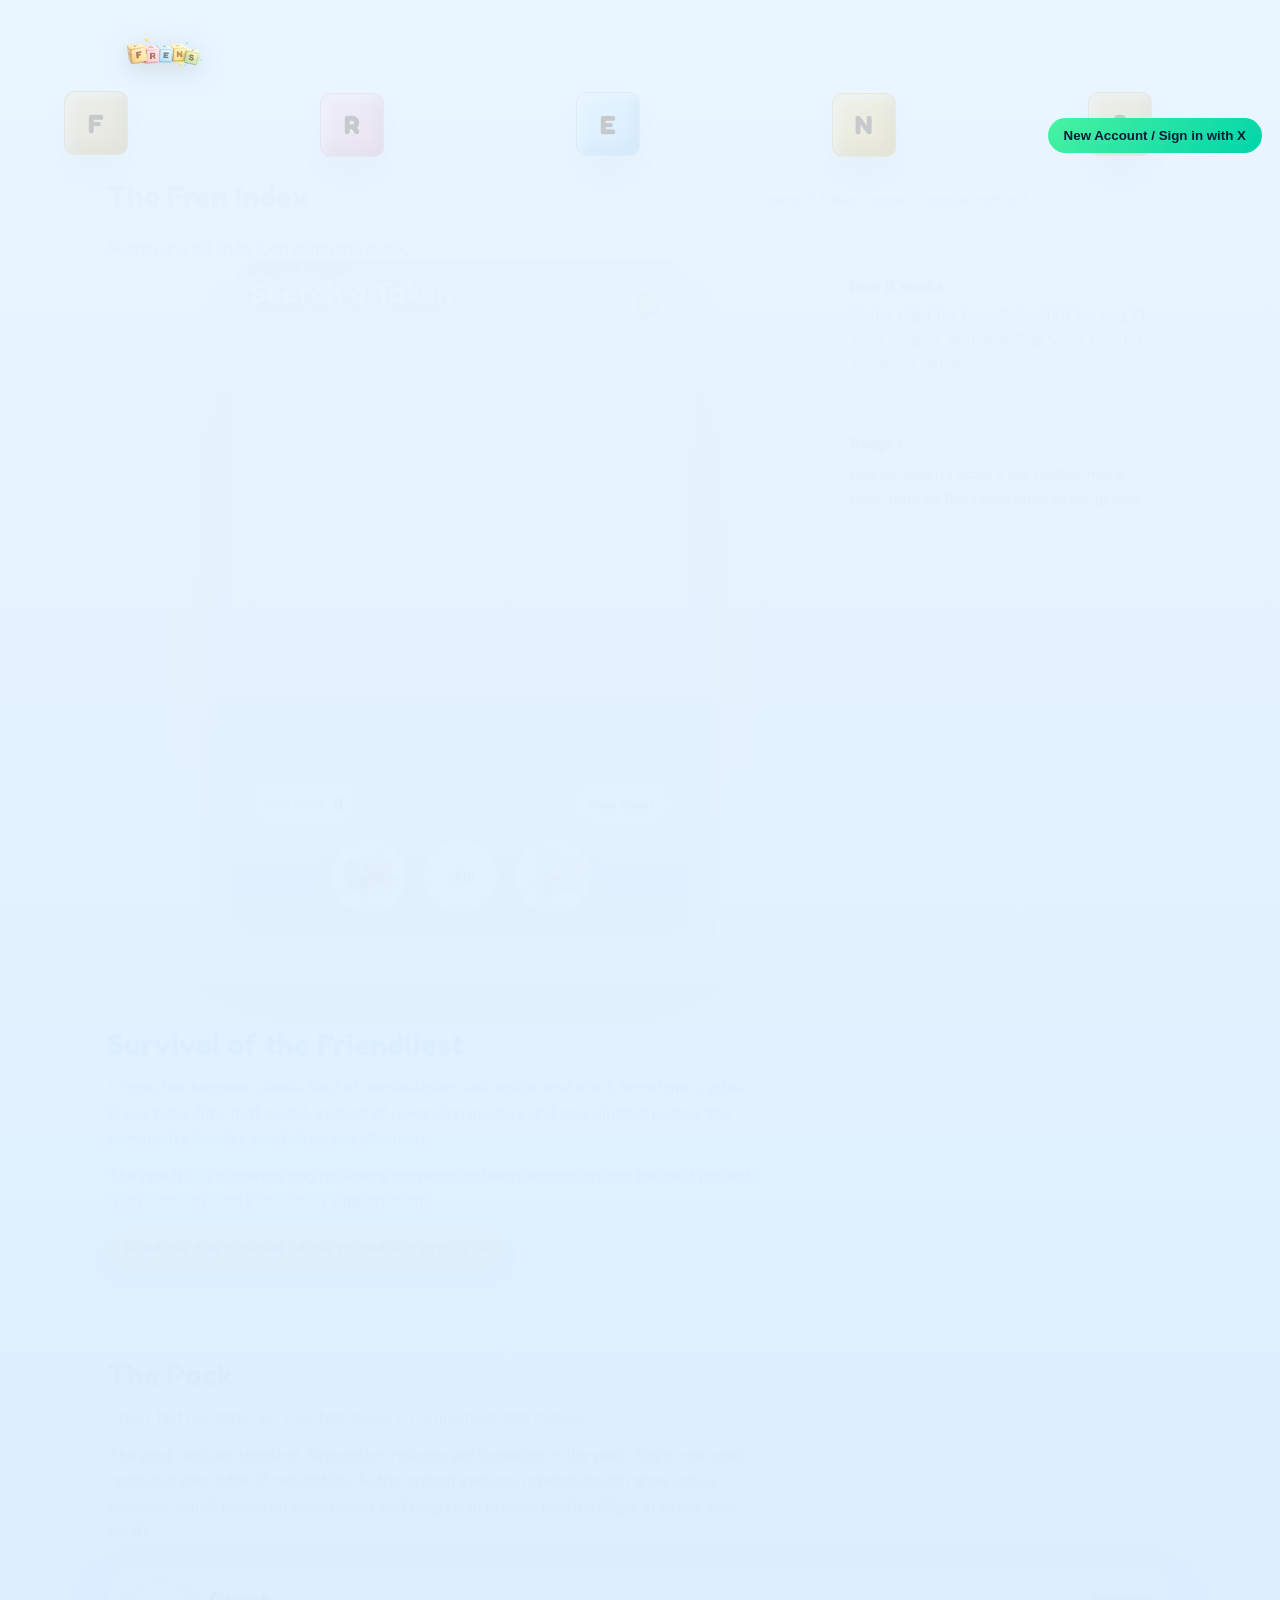
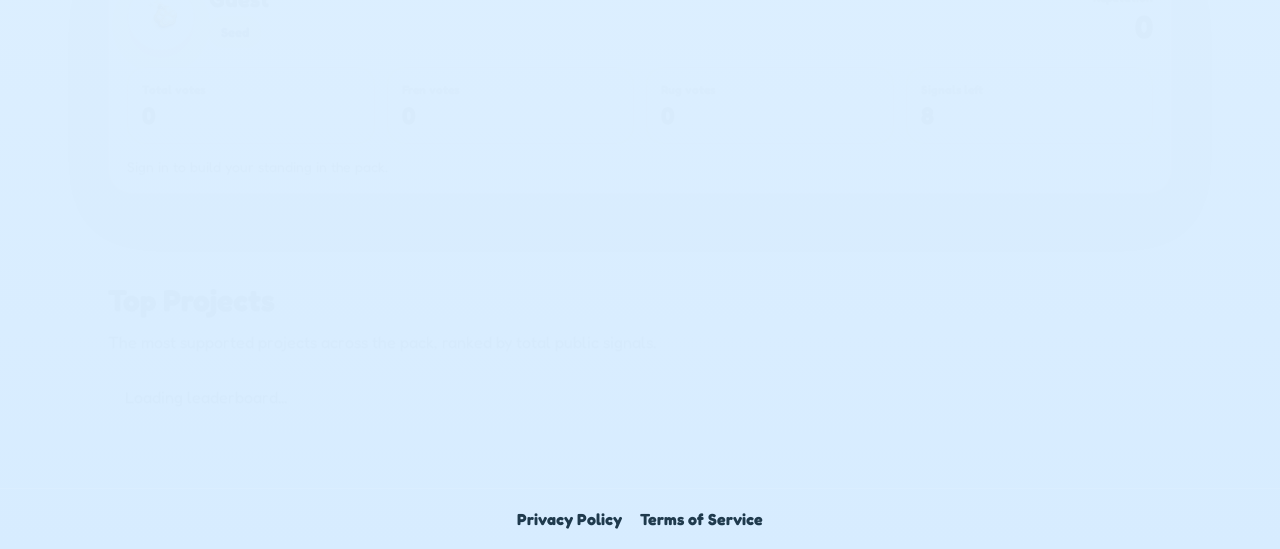
==== commit 7b9aeed1: "Update index.html" ====
--- a/index.html
+++ b/index.html
@@ -182,7 +182,7 @@
       Forgiveness. Not malice.
     </p>
     <p class="section_text">
-      The pack decides together. (Sign-in to see your card)
+      The pack decides together. Reputation reflects participation in the pack. Right now, each recorded vote adds 10 reputation. As the system evolves, reputation can grow into a stronger signal based on consistency and long term project quality. (Sign-in to see your card)
     </p>
 
     <div id="profile_panel" class="profile_panel">
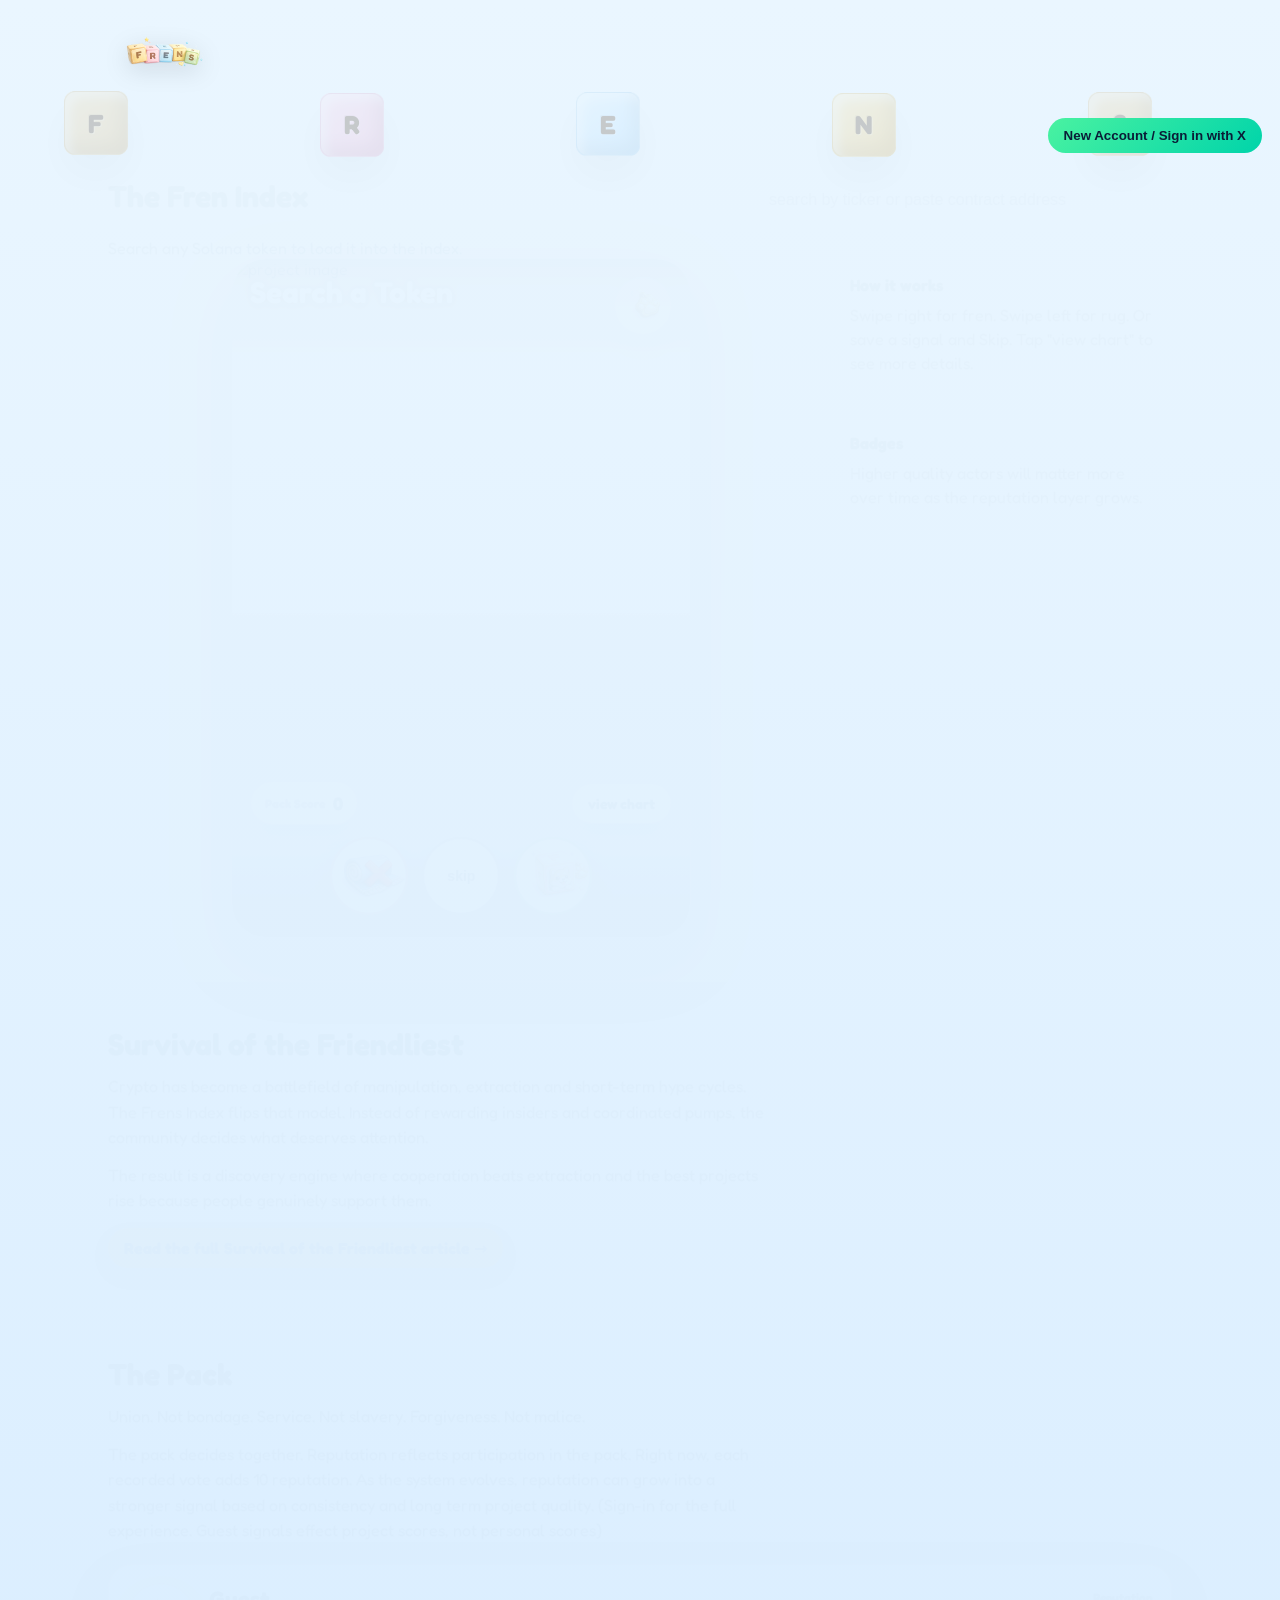
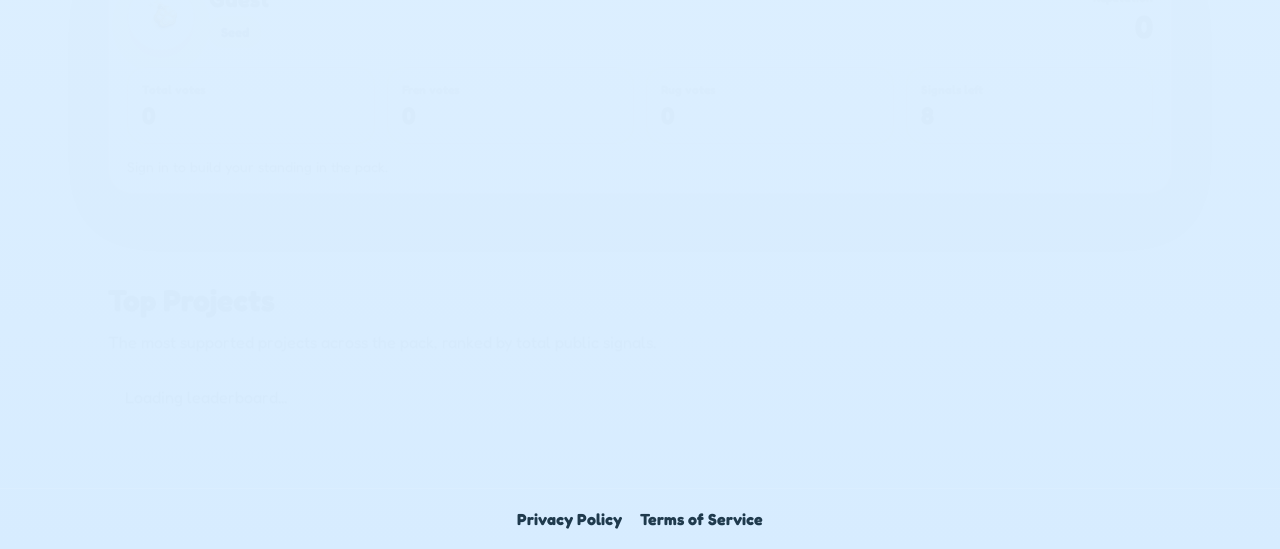
==== commit 30ddeb8e: "Update index.html" ====
--- a/index.html
+++ b/index.html
@@ -69,14 +69,14 @@
   id="search_input"
   class="search_input"
   type="search"
-  placeholder="search token name or paste contract"
+  placeholder="search by ticker or paste contract address"
   autocomplete="off"
   spellcheck="false"
 >
           </div>
         </div>
 <div id="search_meta" class="search_meta">
-  <span id="search_status">Search any token to load it into the index.</span>
+  <span id="search_status">Search any Solana token to load it into the index.</span>
 </div>
         <div class="deck_wrap tinder_wrap">
 
@@ -156,7 +156,7 @@
 
     <p class="section_text">
       Crypto has become a battlefield of manipulation, extraction and short-term hype cycles.
-      Frens Index flips that model. Instead of rewarding insiders and coordinated pumps,
+      The Frens Index flips that model. Instead of rewarding insiders and coordinated pumps,
       the community decides what deserves attention.
     </p>
 
@@ -182,7 +182,7 @@
       Forgiveness. Not malice.
     </p>
     <p class="section_text">
-      The pack decides together. Reputation reflects participation in the pack. Right now, each recorded vote adds 10 reputation. As the system evolves, reputation can grow into a stronger signal based on consistency and long term project quality. (Sign-in to see your card)
+      The pack decides together. Reputation reflects participation in the pack. Right now, each recorded vote adds 10 reputation. As the system evolves, reputation can grow into a stronger signal based on consistency and long term project quality. (Sign-in for the full experience. Guest signals effect project scores, not personal scores)
     </p>
 
     <div id="profile_panel" class="profile_panel">
